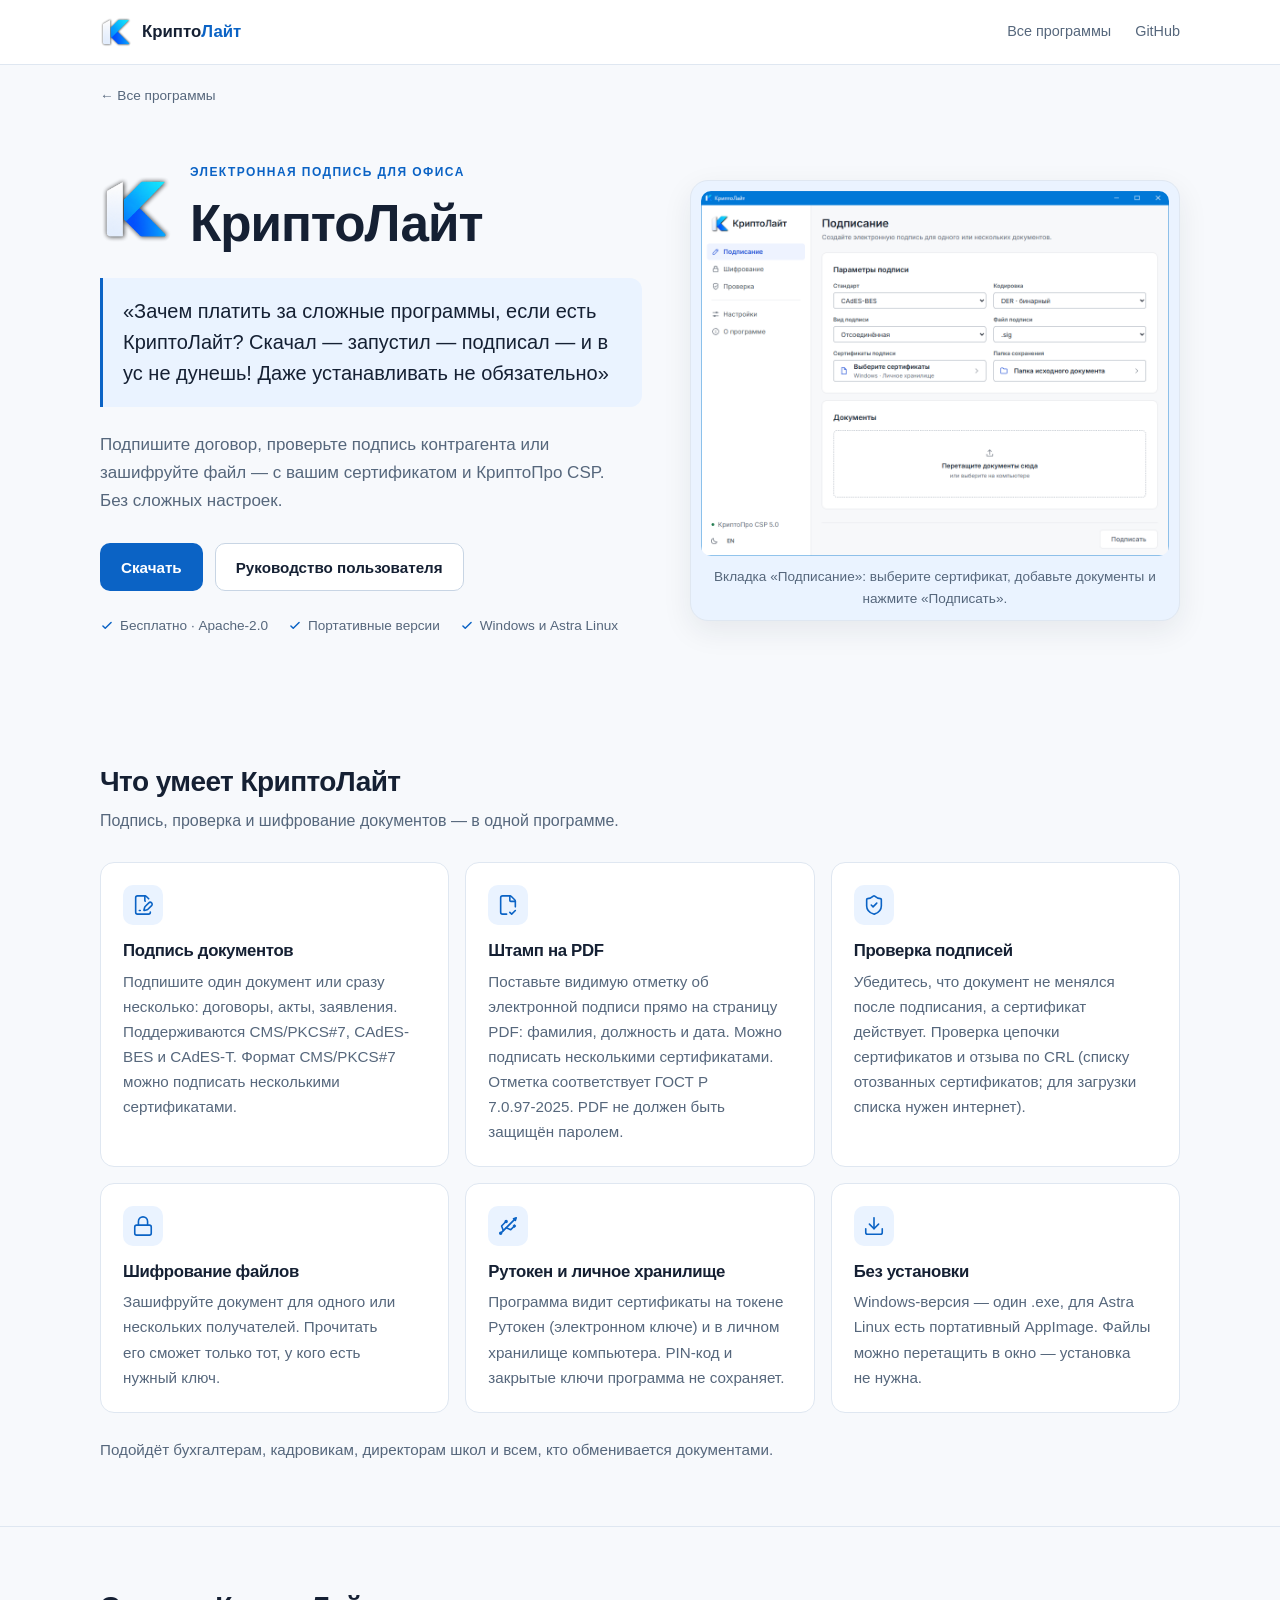
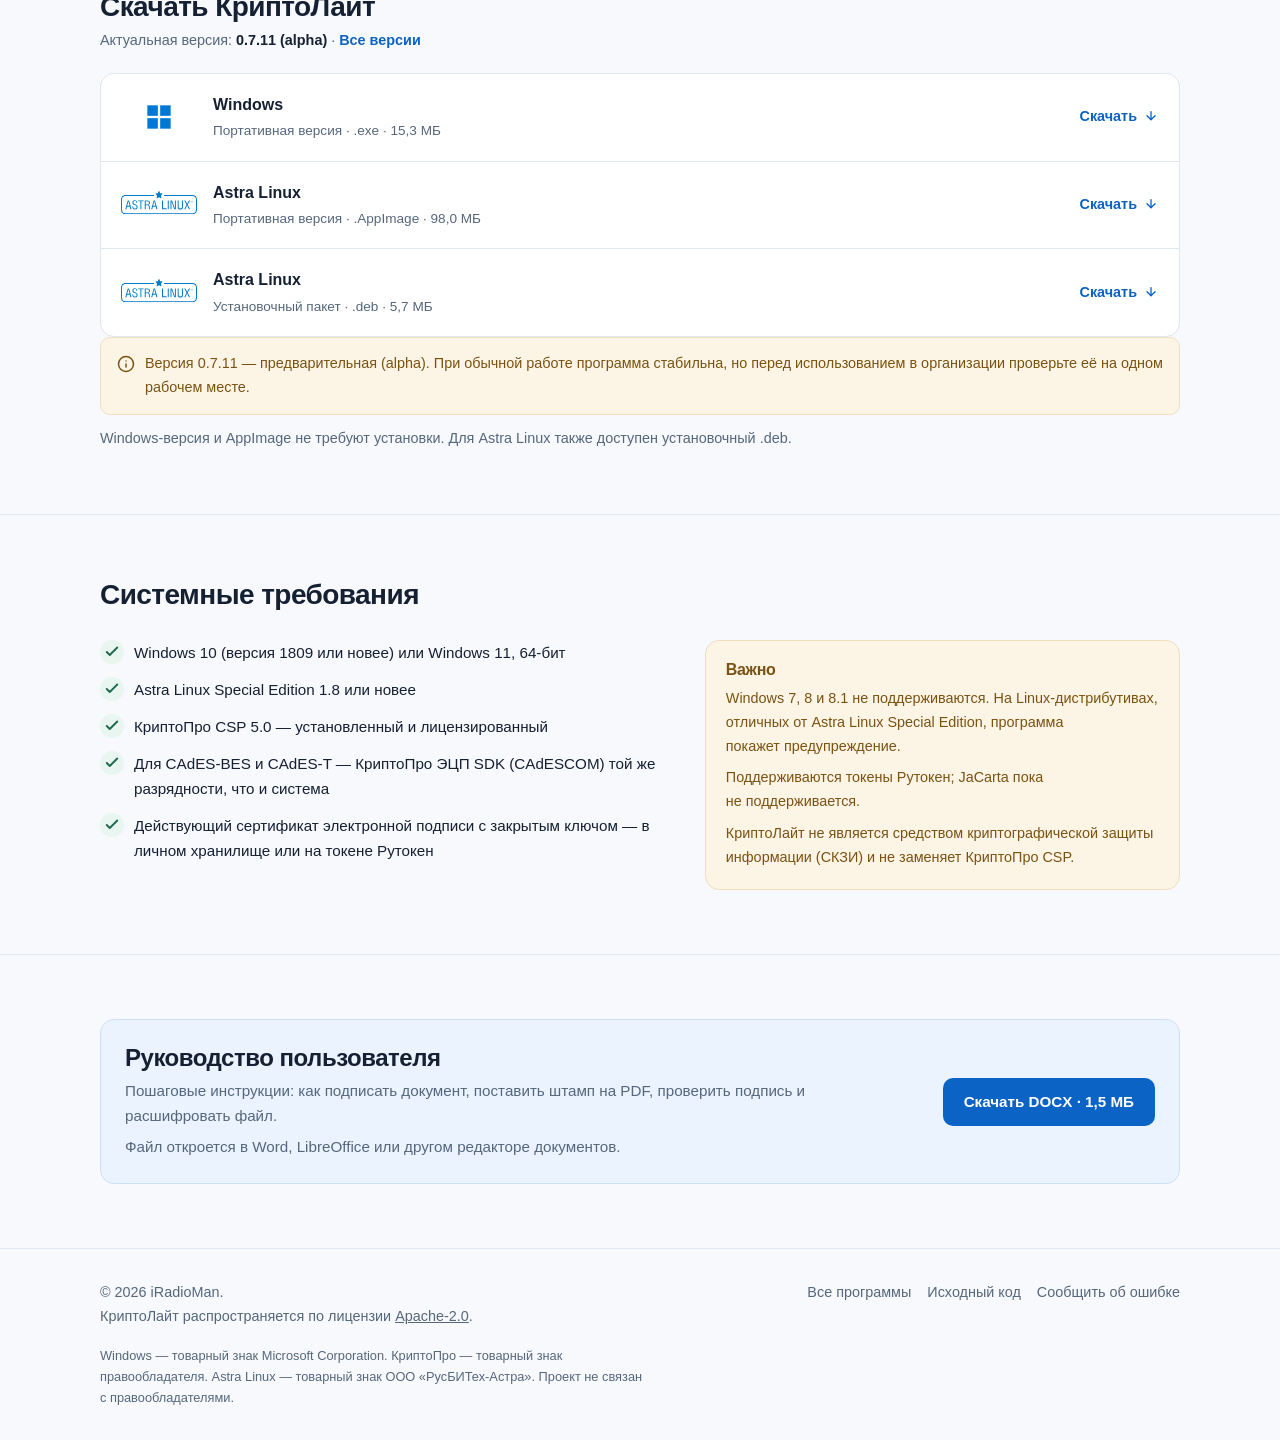
==== cryptolite/index.html @ cd935cb9 "Add iRadioMan site and CryptoLite page Static GitHub Pages site with CryptoLite landing page" ====
<!doctype html>
<html lang="ru">
<head>
  <meta charset="utf-8">
  <meta name="viewport" content="width=device-width, initial-scale=1">
  <meta name="color-scheme" content="light">
  <meta name="theme-color" content="#F7F9FC">
  <title>КриптоЛайт — электронная подпись для Windows и Astra Linux</title>
  <meta name="description" content="КриптоЛайт — бесплатная программа для подписания, проверки и шифрования документов с КриптоПро CSP 5.0. Скачать для Windows и Astra Linux, руководство пользователя и системные требования.">
  <link rel="canonical" href="https://iradioman.github.io/cryptolite/">
  <link rel="icon" href="../assets/img/favicon.png" sizes="32x32" type="image/png">
  <meta property="og:type" content="website">
  <meta property="og:site_name" content="iRadioMan">
  <meta property="og:title" content="КриптоЛайт — электронная подпись для Windows и Astra Linux">
  <meta property="og:description" content="КриптоЛайт — бесплатная программа для подписания, проверки и шифрования документов с КриптоПро CSP 5.0. Скачать для Windows и Astra Linux, руководство пользователя и системные требования.">
  <meta property="og:url" content="https://iradioman.github.io/cryptolite/">
  <meta property="og:image" content="https://iradioman.github.io/assets/img/cryptolite-screenshot.png">
  <meta property="og:locale" content="ru_RU">
  <link rel="stylesheet" href="../assets/css/site.css">
</head>
<body>
  <a class="skip-link" href="#main">Перейти к содержимому</a>

  <header class="site-header">
    <div class="container header-inner">
      <a class="brand" href="../">
        <img class="brand-logo" src="../assets/img/cryptolite-logo.png" alt="" width="32" height="32">
        <span class="brand-name">Крипто<span class="brand-accent">Лайт</span></span>
      </a>
      <nav class="site-nav" aria-label="Основная навигация">
        <a href="../">Все программы</a>
        <a href="https://github.com/iRadioMan" target="_blank" rel="noopener noreferrer">GitHub</a>
      </nav>
    </div>
  </header>

  <main id="main">
    <div class="container">
      <nav class="breadcrumb" aria-label="Хлебные крошки"><a href="../">← Все программы</a></nav>
    </div>

    <section class="hero">
      <div class="container">
        <div class="hero-grid">
          <div>
            <div class="product-lockup">
              <img src="../assets/img/cryptolite-logo.png" alt="" width="72" height="72">
              <div>
                <p class="eyebrow">Электронная подпись для офиса</p>
                <h1>КриптоЛайт</h1>
              </div>
            </div>
            <blockquote class="slogan">«Зачем платить за сложные программы, если есть КриптоЛайт? Скачал — запустил — подписал — и в ус не дунешь! Даже устанавливать не обязательно»</blockquote>
            <p class="lead">Подпишите договор, проверьте подпись контрагента или зашифруйте файл — с вашим сертификатом и КриптоПро CSP. Без сложных настроек.</p>
            <div class="hero-actions">
              <a class="btn btn-primary" href="#download">Скачать</a>
              <a class="btn btn-secondary" href="../assets/docs/cryptolite-user-guide.docx" download="КриптоЛайт_руководство_пользователя.docx" type="application/vnd.openxmlformats-officedocument.wordprocessingml.document">Руководство пользователя</a>
            </div>
            <ul class="trust-list">
              <li><svg viewBox="0 0 24 24" width="14" height="14" fill="none" stroke="currentColor" stroke-width="2.5" stroke-linecap="round" stroke-linejoin="round" aria-hidden="true"><path d="m5 12 4 4L19 6"/></svg>Бесплатно · Apache-2.0</li>
              <li><svg viewBox="0 0 24 24" width="14" height="14" fill="none" stroke="currentColor" stroke-width="2.5" stroke-linecap="round" stroke-linejoin="round" aria-hidden="true"><path d="m5 12 4 4L19 6"/></svg>Портативные версии</li>
              <li><svg viewBox="0 0 24 24" width="14" height="14" fill="none" stroke="currentColor" stroke-width="2.5" stroke-linecap="round" stroke-linejoin="round" aria-hidden="true"><path d="m5 12 4 4L19 6"/></svg>Windows и Astra Linux</li>
            </ul>
          </div>
          <figure class="shot">
            <img src="../assets/img/cryptolite-screenshot.png" width="1026" height="800" alt="Окно программы КриптоЛайт на вкладке «Подписание»: параметры подписи, выбор сертификата и список документов." fetchpriority="high" decoding="async">
            <figcaption>Вкладка «Подписание»: выберите сертификат, добавьте документы и нажмите «Подписать».</figcaption>
          </figure>
        </div>
      </div>
    </section>

    <section class="section" id="features">
      <div class="container">
        <div class="section-head">
          <h2>Что умеет КриптоЛайт</h2>
          <p>Подпись, проверка и шифрование документов — в одной программе.</p>
        </div>
        <!-- Иконки: Lucide, ISC -->
        <div class="features-grid">
          <article class="feature">
            <div class="feature-icon">
              <svg width="22" height="22" viewBox="0 0 24 24" fill="none" stroke="currentColor" stroke-width="1.75" stroke-linecap="round" stroke-linejoin="round" aria-hidden="true">
                <path d="M14.364 13.634a2 2 0 0 0-.506.854l-.837 2.87a.5.5 0 0 0 .62.62l2.87-.837a2 2 0 0 0 .854-.506l4.013-4.009a1 1 0 0 0-3.004-3.004z"/>
                <path d="M14.487 7.858A1 1 0 0 1 14 7V2"/>
                <path d="M20 19.645V20a2 2 0 0 1-2 2H6a2 2 0 0 1-2-2V4a2 2 0 0 1 2-2h8a2.4 2.4 0 0 1 1.704.706l2.516 2.516"/>
                <path d="M8 18h1"/>
              </svg>
            </div>
            <h3>Подпись документов</h3>
            <p>Подпишите один документ или сразу несколько: договоры, акты, заявления. Поддерживаются CMS/PKCS#7, CAdES-BES и CAdES-T. Формат CMS/PKCS#7 можно подписать несколькими сертификатами.</p>
          </article>

          <article class="feature">
            <div class="feature-icon">
              <svg width="22" height="22" viewBox="0 0 24 24" fill="none" stroke="currentColor" stroke-width="1.75" stroke-linecap="round" stroke-linejoin="round" aria-hidden="true">
                <path d="M10.5 22H6a2 2 0 0 1-2-2V4a2 2 0 0 1 2-2h8a2.4 2.4 0 0 1 1.706.706l3.588 3.588A2.4 2.4 0 0 1 20 8v6"/>
                <path d="M14 2v5a1 1 0 0 0 1 1h5"/>
                <path d="m14 20 2 2 4-4"/>
              </svg>
            </div>
            <h3>Штамп на PDF</h3>
            <p>Поставьте видимую отметку об электронной подписи прямо на страницу PDF: фамилия, должность и дата. Можно подписать несколькими сертификатами. Отметка соответствует ГОСТ Р 7.0.97-2025. PDF не должен быть защищён паролем.</p>
          </article>

          <article class="feature">
            <div class="feature-icon">
              <svg width="22" height="22" viewBox="0 0 24 24" fill="none" stroke="currentColor" stroke-width="1.75" stroke-linecap="round" stroke-linejoin="round" aria-hidden="true">
                <path d="M20 13c0 5-3.5 7.5-7.66 8.95a1 1 0 0 1-.67-.01C7.5 20.5 4 18 4 13V6a1 1 0 0 1 1-1c2 0 4.5-1.2 6.24-2.72a1.17 1.17 0 0 1 1.52 0C14.51 3.81 17 5 19 5a1 1 0 0 1 1 1z"/>
                <path d="m9 12 2 2 4-4"/>
              </svg>
            </div>
            <h3>Проверка подписей</h3>
            <p>Убедитесь, что документ не менялся после подписания, а сертификат действует. Проверка цепочки сертификатов и отзыва по CRL (списку отозванных сертификатов; для загрузки списка нужен интернет).</p>
          </article>

          <article class="feature">
            <div class="feature-icon">
              <svg width="22" height="22" viewBox="0 0 24 24" fill="none" stroke="currentColor" stroke-width="1.75" stroke-linecap="round" stroke-linejoin="round" aria-hidden="true">
                <rect width="18" height="11" x="3" y="11" rx="2" ry="2"/>
                <path d="M7 11V7a5 5 0 0 1 10 0v4"/>
              </svg>
            </div>
            <h3>Шифрование файлов</h3>
            <p>Зашифруйте документ для одного или нескольких получателей. Прочитать его сможет только тот, у кого есть нужный ключ.</p>
          </article>

          <article class="feature">
            <div class="feature-icon">
              <svg width="22" height="22" viewBox="0 0 24 24" fill="none" stroke="currentColor" stroke-width="1.75" stroke-linecap="round" stroke-linejoin="round" aria-hidden="true">
                <circle cx="10" cy="7" r="1"/>
                <circle cx="4" cy="20" r="1"/>
                <path d="M4.7 19.3 19 5"/>
                <path d="m21 3-3 1 2 2Z"/>
                <path d="M9.26 7.68 5 12l2 5"/>
                <path d="m10 14 5 2 3.5-3.5"/>
                <path d="m18 12 1-1 1 1-1 1Z"/>
              </svg>
            </div>
            <h3>Рутокен и личное хранилище</h3>
            <p>Программа видит сертификаты на токене Рутокен (электронном ключе) и в личном хранилище компьютера. PIN-код и закрытые ключи программа не сохраняет.</p>
          </article>

          <article class="feature">
            <div class="feature-icon">
              <svg width="22" height="22" viewBox="0 0 24 24" fill="none" stroke="currentColor" stroke-width="1.75" stroke-linecap="round" stroke-linejoin="round" aria-hidden="true">
                <path d="M12 15V3"/>
                <path d="M21 15v4a2 2 0 0 1-2 2H5a2 2 0 0 1-2-2v-4"/>
                <path d="m7 10 5 5 5-5"/>
              </svg>
            </div>
            <h3>Без установки</h3>
            <p>Windows-версия — один .exe, для Astra Linux есть портативный AppImage. Файлы можно перетащить в окно — установка не нужна.</p>
          </article>
        </div>
        <p class="audience">Подойдёт бухгалтерам, кадровикам, директорам школ и всем, кто обменивается документами.</p>
      </div>
    </section>

    <section class="section" id="download">
      <div class="container">
        <div class="download-head">
          <div>
            <h2>Скачать КриптоЛайт</h2>
            <p class="version">Актуальная версия: <strong data-release-version>0.7.11 (alpha)</strong> · <a href="https://github.com/iRadioMan/CryptoLite/releases" target="_blank" rel="noopener noreferrer">Все версии</a></p>
          </div>
        </div>
        <div class="download-list">
          <a class="download-row" href="https://github.com/iRadioMan/CryptoLite/releases/download/0.7.11-alpha/cryptolite_0.7.11_amd64.exe" data-download="exe">
            <span class="os-logo">
              <svg viewBox="0 0 24 24" width="28" height="28" aria-hidden="true">
                <rect x="2" y="2" width="9" height="9" fill="#0078D4"/>
                <rect x="13" y="2" width="9" height="9" fill="#0078D4"/>
                <rect x="2" y="13" width="9" height="9" fill="#0078D4"/>
                <rect x="13" y="13" width="9" height="9" fill="#0078D4"/>
              </svg>
            </span>
            <span class="download-copy">
              <span class="download-title">Windows</span>
              <span class="download-meta">Портативная версия · .exe · <span data-size="exe">15,3 МБ</span></span>
            </span>
            <span class="download-action">Скачать
              <svg viewBox="0 0 24 24" width="16" height="16" fill="none" stroke="currentColor" stroke-width="2" stroke-linecap="round" stroke-linejoin="round" aria-hidden="true"><path d="M12 4v12"/><path d="m6 10 6 6 6-6"/></svg>
            </span>
          </a>

          <a class="download-row" href="https://github.com/iRadioMan/CryptoLite/releases/download/0.7.11-alpha/cryptolite_0.7.11_amd64.AppImage" data-download="appimage">
            <span class="os-logo">
              <img src="../assets/img/astra-linux.svg" width="132" height="48" alt="" aria-hidden="true">
            </span>
            <span class="download-copy">
              <span class="download-title">Astra Linux</span>
              <span class="download-meta">Портативная версия · .AppImage · <span data-size="appimage">98,0 МБ</span></span>
            </span>
            <span class="download-action">Скачать
              <svg viewBox="0 0 24 24" width="16" height="16" fill="none" stroke="currentColor" stroke-width="2" stroke-linecap="round" stroke-linejoin="round" aria-hidden="true"><path d="M12 4v12"/><path d="m6 10 6 6 6-6"/></svg>
            </span>
          </a>

          <a class="download-row" href="https://github.com/iRadioMan/CryptoLite/releases/download/0.7.11-alpha/cryptolite_0.7.11_amd64.deb" data-download="deb">
            <span class="os-logo">
              <img src="../assets/img/astra-linux.svg" width="132" height="48" alt="" aria-hidden="true">
            </span>
            <span class="download-copy">
              <span class="download-title">Astra Linux</span>
              <span class="download-meta">Установочный пакет · .deb · <span data-size="deb">5,7 МБ</span></span>
            </span>
            <span class="download-action">Скачать
              <svg viewBox="0 0 24 24" width="16" height="16" fill="none" stroke="currentColor" stroke-width="2" stroke-linecap="round" stroke-linejoin="round" aria-hidden="true"><path d="M12 4v12"/><path d="m6 10 6 6 6-6"/></svg>
            </span>
          </a>
        </div>
        <p class="note">
          <svg viewBox="0 0 24 24" width="18" height="18" fill="none" stroke="currentColor" stroke-width="2" stroke-linecap="round" stroke-linejoin="round" aria-hidden="true"><circle cx="12" cy="12" r="10"/><path d="M12 16v-4"/><path d="M12 8h.01"/></svg>
          <span>Версия 0.7.11 — предварительная (alpha). При обычной работе программа стабильна, но перед использованием в организации проверьте её на одном рабочем месте.</span>
        </p>
        <p class="download-help">Windows-версия и AppImage не требуют установки. Для Astra Linux также доступен установочный .deb.</p>
      </div>
    </section>

    <section class="section" id="requirements">
      <div class="container">
        <div class="section-head">
          <h2>Системные требования</h2>
        </div>
        <div class="requirements-grid">
          <ul class="req-list">
            <li>
              <svg viewBox="0 0 24 24" width="14" height="14" fill="none" stroke="currentColor" stroke-width="2.5" stroke-linecap="round" stroke-linejoin="round" aria-hidden="true"><path d="m5 12 4 4L19 6"/></svg>
              <span>Windows 10 (версия 1809 или новее) или Windows 11, 64-бит</span>
            </li>
            <li>
              <svg viewBox="0 0 24 24" width="14" height="14" fill="none" stroke="currentColor" stroke-width="2.5" stroke-linecap="round" stroke-linejoin="round" aria-hidden="true"><path d="m5 12 4 4L19 6"/></svg>
              <span>Astra Linux Special Edition 1.8 или новее</span>
            </li>
            <li>
              <svg viewBox="0 0 24 24" width="14" height="14" fill="none" stroke="currentColor" stroke-width="2.5" stroke-linecap="round" stroke-linejoin="round" aria-hidden="true"><path d="m5 12 4 4L19 6"/></svg>
              <span>КриптоПро CSP 5.0 — установленный и лицензированный</span>
            </li>
            <li>
              <svg viewBox="0 0 24 24" width="14" height="14" fill="none" stroke="currentColor" stroke-width="2.5" stroke-linecap="round" stroke-linejoin="round" aria-hidden="true"><path d="m5 12 4 4L19 6"/></svg>
              <span>Для CAdES-BES и CAdES-T — КриптоПро ЭЦП SDK (CAdESCOM) той же разрядности, что и система</span>
            </li>
            <li>
              <svg viewBox="0 0 24 24" width="14" height="14" fill="none" stroke="currentColor" stroke-width="2.5" stroke-linecap="round" stroke-linejoin="round" aria-hidden="true"><path d="m5 12 4 4L19 6"/></svg>
              <span>Действующий сертификат электронной подписи с закрытым ключом — в личном хранилище или на токене Рутокен</span>
            </li>
          </ul>
          <aside class="note-card">
            <h3>Важно</h3>
            <p>Windows 7, 8 и 8.1 не поддерживаются. На Linux-дистрибутивах, отличных от Astra Linux Special Edition, программа покажет предупреждение.</p>
            <p>Поддерживаются токены Рутокен; JaCarta пока не поддерживается.</p>
            <p>КриптоЛайт не является средством криптографической защиты информации (СКЗИ) и не заменяет КриптоПро CSP.</p>
          </aside>
        </div>
      </div>
    </section>

    <section class="section" id="guide">
      <div class="container">
        <div class="guide-card">
          <div>
            <h2>Руководство пользователя</h2>
            <p>Пошаговые инструкции: как подписать документ, поставить штамп на PDF, проверить подпись и расшифровать файл.</p>
            <p>Файл откроется в Word, LibreOffice или другом редакторе документов.</p>
          </div>
          <a class="btn btn-primary" href="../assets/docs/cryptolite-user-guide.docx" download="КриптоЛайт_руководство_пользователя.docx" type="application/vnd.openxmlformats-officedocument.wordprocessingml.document">Скачать DOCX · 1,5 МБ</a>
        </div>
      </div>
    </section>
  </main>

  <footer class="site-footer">
    <div class="container">
      <div class="footer-inner">
        <div>
          <p class="footer-copy">© 2026 iRadioMan.</p>
          <p class="footer-copy">КриптоЛайт распространяется по лицензии <a href="https://github.com/iRadioMan/CryptoLite/blob/main/LICENSE" target="_blank" rel="noopener noreferrer">Apache-2.0</a>.</p>
        </div>
        <ul class="footer-links">
          <li><a href="../">Все программы</a></li>
          <li><a href="https://github.com/iRadioMan/CryptoLite" target="_blank" rel="noopener noreferrer">Исходный код</a></li>
          <li><a href="https://github.com/iRadioMan/CryptoLite/issues" target="_blank" rel="noopener noreferrer">Сообщить об ошибке</a></li>
        </ul>
      </div>
      <p class="footer-legal">Windows — товарный знак Microsoft Corporation. КриптоПро — товарный знак правообладателя. Astra Linux — товарный знак ООО «РусБИТех-Астра». Проект не связан с правообладателями.</p>
    </div>
  </footer>

  <script src="../assets/js/release.js" defer></script>
</body>
</html>
---- assets/css/site.css ----
:root {
  --bg: #F7F9FC;
  --surface: #FFFFFF;
  --surface-soft: #F1F5FA;
  --surface-blue: #EAF3FF;
  --ink: #152033;
  --muted: #56677C;
  --border: #DFE7F1;
  --border-strong: #C8D5E4;
  --accent: #0B63C5;
  --accent-hover: #084E9E;
  --success: #1E6B4E;
  --success-soft: #E9F6F0;
  --warning: #7A5312;
  --warning-soft: #FCF4E4;
  --warning-border: #EFDFC0;
  --radius: 14px;
  --shadow: 0 10px 30px rgba(21, 32, 51, .08);
  --container: 1080px;
}

*,
*::before,
*::after {
  box-sizing: border-box;
}

html {
  scroll-behavior: smooth;
}

body {
  margin: 0;
  background: var(--bg);
  color: var(--ink);
  font-family: "Segoe UI", -apple-system, BlinkMacSystemFont, "Helvetica Neue", Arial, sans-serif;
  font-size: 16px;
  line-height: 1.65;
  -webkit-font-smoothing: antialiased;
}

img {
  display: block;
  max-width: 100%;
  height: auto;
}

a {
  color: inherit;
}

ul {
  margin: 0;
  padding: 0;
  list-style: none;
}

figure,
blockquote {
  margin: 0;
}

h1,
h2,
h3 {
  margin: 0;
  line-height: 1.15;
  letter-spacing: -0.02em;
  text-wrap: balance;
}

p {
  margin: 0;
  text-wrap: pretty;
}

:focus-visible {
  outline: 3px solid rgba(11, 99, 197, .35);
  outline-offset: 2px;
}

section[id] {
  scroll-margin-top: 80px;
}

.container {
  width: min(100% - 40px, var(--container));
  margin-inline: auto;
}

/* Skip link */

.skip-link {
  position: absolute;
  left: -9999px;
  top: 0;
  z-index: 100;
  padding: 10px 14px;
  background: #fff;
  border: 1px solid var(--border);
  border-radius: 8px;
  font-size: 0.9rem;
  font-weight: 600;
  text-decoration: none;
}

.skip-link:focus {
  left: 16px;
  top: 16px;
}

/* Header */

.site-header {
  position: sticky;
  top: 0;
  z-index: 10;
  background: #fff;
  border-bottom: 1px solid var(--border);
}

.header-inner {
  display: flex;
  align-items: center;
  justify-content: space-between;
  gap: 16px;
  height: 64px;
}

.brand {
  display: inline-flex;
  align-items: center;
  gap: 10px;
  font-weight: 700;
  text-decoration: none;
}

.brand-mark {
  display: inline-flex;
  align-items: center;
  justify-content: center;
  flex: none;
  width: 32px;
  height: 32px;
  border-radius: 8px;
  background: var(--surface-blue);
  color: var(--accent);
  font-size: 13px;
  font-weight: 700;
  letter-spacing: 0;
}

.brand-logo {
  flex: none;
  width: 32px;
  height: 32px;
  border-radius: 8px;
}

.brand-name {
  font-size: 1.05rem;
  font-weight: 700;
}

.brand-accent {
  color: var(--accent);
}

.site-nav {
  display: flex;
  align-items: center;
  gap: 24px;
  font-size: 0.9rem;
  color: var(--muted);
}

.site-nav a,
.footer-links a,
.breadcrumb a {
  text-decoration: none;
}

.site-nav a:hover {
  color: var(--ink);
}

.footer-links a,
.breadcrumb a {
  color: var(--muted);
}

.footer-links a:hover,
.breadcrumb a:hover {
  color: var(--ink);
}

/* Buttons */

.btn {
  display: inline-flex;
  align-items: center;
  justify-content: center;
  gap: 8px;
  min-height: 48px;
  padding: 0 20px;
  border: 1px solid transparent;
  border-radius: 10px;
  font-size: 0.95rem;
  font-weight: 600;
  text-decoration: none;
  transition: background-color .15s, border-color .15s, color .15s;
}

.btn-primary {
  background: var(--accent);
  color: #fff;
}

.btn-primary:hover {
  background: var(--accent-hover);
}

.btn-secondary {
  background: #fff;
  border-color: var(--border-strong);
  color: var(--ink);
}

.btn-secondary:hover {
  background: var(--surface-blue);
}

/* Typography helpers */

.eyebrow {
  margin-bottom: 12px;
  font-size: 0.75rem;
  font-weight: 600;
  letter-spacing: .12em;
  text-transform: uppercase;
  color: var(--accent);
}

.lead {
  font-size: 1.0625rem;
  color: var(--muted);
  max-width: 56ch;
}

.muted {
  color: var(--muted);
}

.section {
  padding: 64px 0;
}

.section + .section {
  border-top: 1px solid var(--border);
}

.section-head {
  max-width: 720px;
  margin-bottom: 28px;
}

.section h2,
.about-card h2 {
  font-size: clamp(1.5rem, 2.5vw, 1.75rem);
  font-weight: 700;
}

.section-head p {
  margin-top: 10px;
  max-width: 60ch;
  color: var(--muted);
}

.badge {
  padding: 2px 8px;
  border-radius: 6px;
  background: var(--success-soft);
  color: var(--success);
  font-size: 0.75rem;
  font-weight: 600;
  white-space: nowrap;
}

.tag-list {
  display: flex;
  flex-wrap: wrap;
  gap: 6px;
  margin-top: 12px;
}

.tag-list li {
  padding: 2px 8px;
  border: 1px solid var(--border);
  border-radius: 6px;
  background: var(--surface-soft);
  color: var(--muted);
  font-size: 0.75rem;
}

/* Hero */

.hero--home {
  padding: 80px 0 72px;
}

.hero--home h1 {
  font-size: clamp(2.75rem, 6vw, 4rem);
}

.hero--home .lead {
  max-width: 56ch;
  margin-top: 14px;
  font-size: 1.125rem;
}

.hero .lead {
  margin-top: 14px;
}

.hero-grid {
  display: grid;
  grid-template-columns: minmax(0, 1.05fr) minmax(0, .95fr);
  gap: 48px;
  align-items: center;
  padding: 56px 0 64px;
}

.product-lockup {
  display: flex;
  align-items: center;
  gap: 18px;
}

.product-lockup img {
  flex: none;
  width: 72px;
  height: 72px;
  border-radius: 16px;
}

.product-lockup h1 {
  font-size: clamp(2.4rem, 4vw, 3.25rem);
}

.slogan {
  margin: 24px 0;
  padding: 18px 20px;
  border-left: 3px solid var(--accent);
  border-radius: 0 12px 12px 0;
  background: var(--surface-blue);
  color: var(--ink);
  font-size: clamp(1.1rem, 1.8vw, 1.25rem);
  line-height: 1.55;
}

.hero-actions {
  display: flex;
  flex-wrap: wrap;
  gap: 12px;
  margin-top: 28px;
}

.trust-list {
  display: flex;
  flex-wrap: wrap;
  gap: 8px 20px;
  margin-top: 24px;
}

.trust-list li {
  display: flex;
  align-items: center;
  gap: 6px;
  font-size: 0.85rem;
  color: var(--muted);
}

.trust-list svg {
  flex: none;
  color: var(--accent);
}

.shot {
  padding: 10px;
  border: 1px solid var(--border);
  border-radius: 18px;
  background: var(--surface-blue);
  box-shadow: var(--shadow);
}

.shot img {
  width: 100%;
  border-radius: 10px;
}

.shot figcaption {
  margin-top: 10px;
  font-size: 0.85rem;
  color: var(--muted);
  text-align: center;
}

.breadcrumb {
  margin-top: 20px;
  font-size: 0.85rem;
}

/* Features */

.features-grid {
  display: grid;
  grid-template-columns: repeat(3, minmax(0, 1fr));
  gap: 16px;
}

.feature {
  padding: 22px;
  border: 1px solid var(--border);
  border-radius: 14px;
  background: #fff;
}

.feature-icon {
  display: flex;
  align-items: center;
  justify-content: center;
  width: 40px;
  height: 40px;
  border-radius: 10px;
  background: var(--surface-blue);
  color: var(--accent);
}

.feature h3 {
  margin-top: 16px;
  font-size: 1.05rem;
  font-weight: 700;
}

.feature p {
  margin-top: 8px;
  font-size: 0.95rem;
  color: var(--muted);
}

.audience {
  margin-top: 24px;
  font-size: 0.95rem;
  color: var(--muted);
}

/* Download */

.download-head {
  display: flex;
  flex-wrap: wrap;
  align-items: end;
  justify-content: space-between;
  gap: 16px;
  margin-bottom: 20px;
}

.version {
  margin-top: 6px;
  font-size: 0.9rem;
  color: var(--muted);
}

.version strong {
  color: var(--ink);
  font-weight: 600;
}

.version a {
  color: var(--accent);
  font-weight: 600;
  text-decoration: none;
}

.version a:hover {
  text-decoration: underline;
}

.download-list {
  overflow: hidden;
  border: 1px solid var(--border);
  border-radius: 14px;
  background: #fff;
}

.download-row {
  display: flex;
  align-items: center;
  gap: 16px;
  padding: 18px 20px;
  border-bottom: 1px solid var(--border);
  text-decoration: none;
  transition: background-color .15s;
}

.download-row:last-child {
  border-bottom: 0;
}

.download-row:hover {
  background: var(--surface-blue);
}

.os-logo {
  display: flex;
  align-items: center;
  justify-content: center;
  flex: 0 0 76px;
  height: 40px;
}

.os-logo img {
  width: 76px;
  height: auto;
}

.download-copy {
  flex: 1;
  min-width: 0;
}

.download-title {
  display: block;
  font-size: 1rem;
  font-weight: 600;
}

.download-meta {
  display: block;
  margin-top: 2px;
  font-size: 0.85rem;
  color: var(--muted);
}

.download-action {
  display: flex;
  align-items: center;
  gap: 6px;
  color: var(--accent);
  font-size: 0.9rem;
  font-weight: 600;
  white-space: nowrap;
}

.note {
  display: flex;
  gap: 10px;
  padding: 14px 16px;
  border: 1px solid var(--warning-border);
  border-radius: 10px;
  background: var(--warning-soft);
  color: var(--warning);
  font-size: 0.9rem;
}

.note svg {
  flex: none;
  margin-top: 3px;
}

.download-help {
  margin-top: 12px;
  font-size: 0.9rem;
  color: var(--muted);
}

/* Requirements */

.requirements-grid {
  display: grid;
  grid-template-columns: 1.1fr .9fr;
  gap: 24px;
  align-items: start;
}

.req-list {
  display: grid;
  gap: 12px;
}

.req-list li {
  display: flex;
  align-items: flex-start;
  gap: 10px;
  font-size: 0.95rem;
}

.req-list svg {
  flex: none;
  width: 18px;
  height: 18px;
  padding: 3px;
  border-radius: 50%;
  background: var(--success-soft);
  color: var(--success);
  box-sizing: content-box;
}

.note-card {
  padding: 20px;
  border: 1px solid var(--warning-border);
  border-radius: 14px;
  background: var(--warning-soft);
}

.note-card h3 {
  font-size: 1rem;
  font-weight: 700;
  color: var(--warning);
}

.note-card p {
  margin-top: 8px;
  font-size: 0.9rem;
  color: var(--warning);
}

/* Guide */

.guide-card {
  display: flex;
  align-items: center;
  justify-content: space-between;
  gap: 24px;
  padding: 24px;
  border: 1px solid #CFE1F8;
  border-radius: 14px;
  background: var(--surface-blue);
}

.guide-card h2 {
  font-size: 1.5rem;
  font-weight: 700;
}

.guide-card p {
  margin-top: 6px;
  font-size: 0.95rem;
  color: var(--muted);
}

.guide-card .btn {
  flex: none;
}

/* Program list */

.program-list {
  display: grid;
  gap: 16px;
}

.program-card {
  display: flex;
  align-items: center;
  gap: 20px;
  padding: 24px;
  border: 1px solid var(--border);
  border-radius: 14px;
  background: #fff;
  text-decoration: none;
  transition: border-color .15s, box-shadow .15s;
}

.program-card:hover {
  border-color: var(--accent);
  box-shadow: var(--shadow);
}

.program-card > img {
  flex: none;
  width: 64px;
  height: 64px;
  border-radius: 14px;
}

.program-body {
  flex: 1;
  min-width: 0;
}

.program-title-row {
  display: flex;
  flex-wrap: wrap;
  align-items: center;
  gap: 10px;
}

.program-title-row h3 {
  font-size: 1.15rem;
  font-weight: 700;
}

.program-body p {
  margin-top: 8px;
  font-size: 0.95rem;
  color: var(--muted);
}

.program-link {
  display: inline-flex;
  align-items: center;
  gap: 6px;
  margin-top: 12px;
  color: var(--accent);
  font-size: 0.9rem;
  font-weight: 600;
}

.program-arrow {
  transition: transform .15s;
}

.program-card:hover .program-arrow {
  transform: translateX(3px);
}

.about-card {
  display: flex;
  align-items: center;
  justify-content: space-between;
  gap: 24px;
  padding: 28px;
  border: 1px solid var(--border);
  border-radius: 14px;
  background: #fff;
}

.about-card p {
  margin-top: 10px;
  max-width: 60ch;
  color: var(--muted);
}

.about-card .btn {
  flex: none;
}

/* Footer */

.site-footer {
  padding: 32px 0;
  border-top: 1px solid var(--border);
}

.footer-inner {
  display: flex;
  justify-content: space-between;
  gap: 24px;
}

.footer-copy {
  font-size: 0.9rem;
  color: var(--muted);
}

.footer-links {
  display: flex;
  gap: 16px;
  font-size: 0.9rem;
}

.footer-legal {
  margin-top: 16px;
  max-width: 80ch;
  font-size: 0.8rem;
  color: var(--muted);
}

/* Responsive */

@media (max-width: 900px) {
  .hero-grid {
    grid-template-columns: 1fr;
    padding: 40px 0 48px;
  }

  .features-grid {
    grid-template-columns: repeat(2, minmax(0, 1fr));
  }

  .requirements-grid {
    grid-template-columns: 1fr;
  }
}

@media (max-width: 700px) {
  .about-card,
  .guide-card {
    flex-direction: column;
    align-items: flex-start;
  }
}

@media (max-width: 640px) {
  .section {
    padding: 48px 0;
  }

  .hero--home {
    padding: 56px 0 48px;
  }

  .features-grid {
    grid-template-columns: 1fr;
  }

  .site-nav {
    gap: 16px;
  }

  .hero-actions .btn {
    width: 100%;
  }

  .program-card {
    align-items: flex-start;
  }

  .program-card > img {
    width: 48px;
    height: 48px;
    border-radius: 12px;
  }

  .footer-inner {
    flex-direction: column;
    gap: 12px;
  }
}

@media (max-width: 560px) {
  .download-row {
    flex-wrap: wrap;
  }

  .download-copy {
    flex-basis: calc(100% - 72px);
  }

  .download-action {
    width: 100%;
    justify-content: flex-end;
  }

  .os-logo {
    flex-basis: 56px;
  }

  .os-logo img {
    width: 56px;
  }
}

@media (max-width: 520px) {
  .brand {
    gap: 8px;
  }

  .brand-name {
    font-size: .95rem;
  }

  .site-nav {
    gap: 12px;
    font-size: .85rem;
  }

  .product-lockup h1 {
    font-size: 2rem;
  }
}

@media (max-width: 480px) {
  .btn {
    width: 100%;
  }

  .hero--home h1 {
    font-size: 2.1rem;
  }
}

@media (prefers-reduced-motion: reduce) {
  html {
    scroll-behavior: auto;
  }

  *,
  *::before,
  *::after {
    transition: none !important;
    animation: none !important;
  }
}
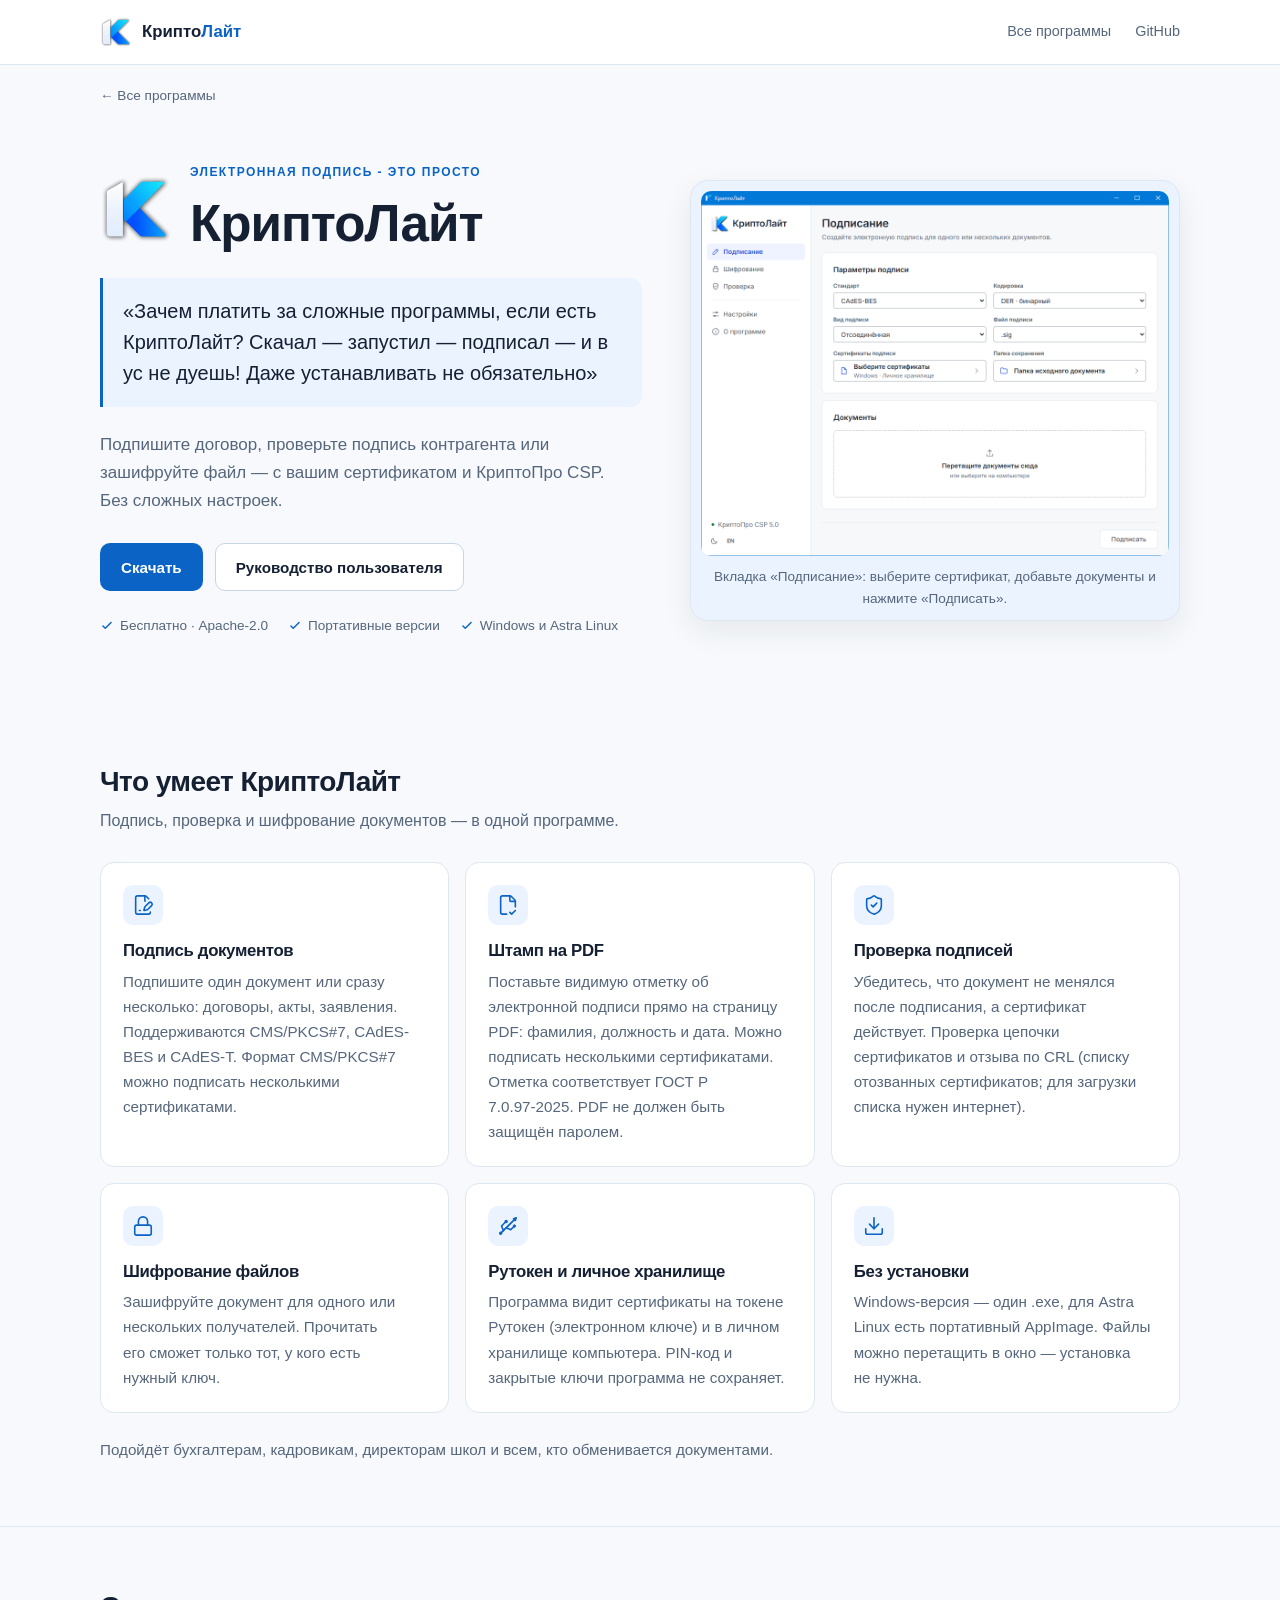
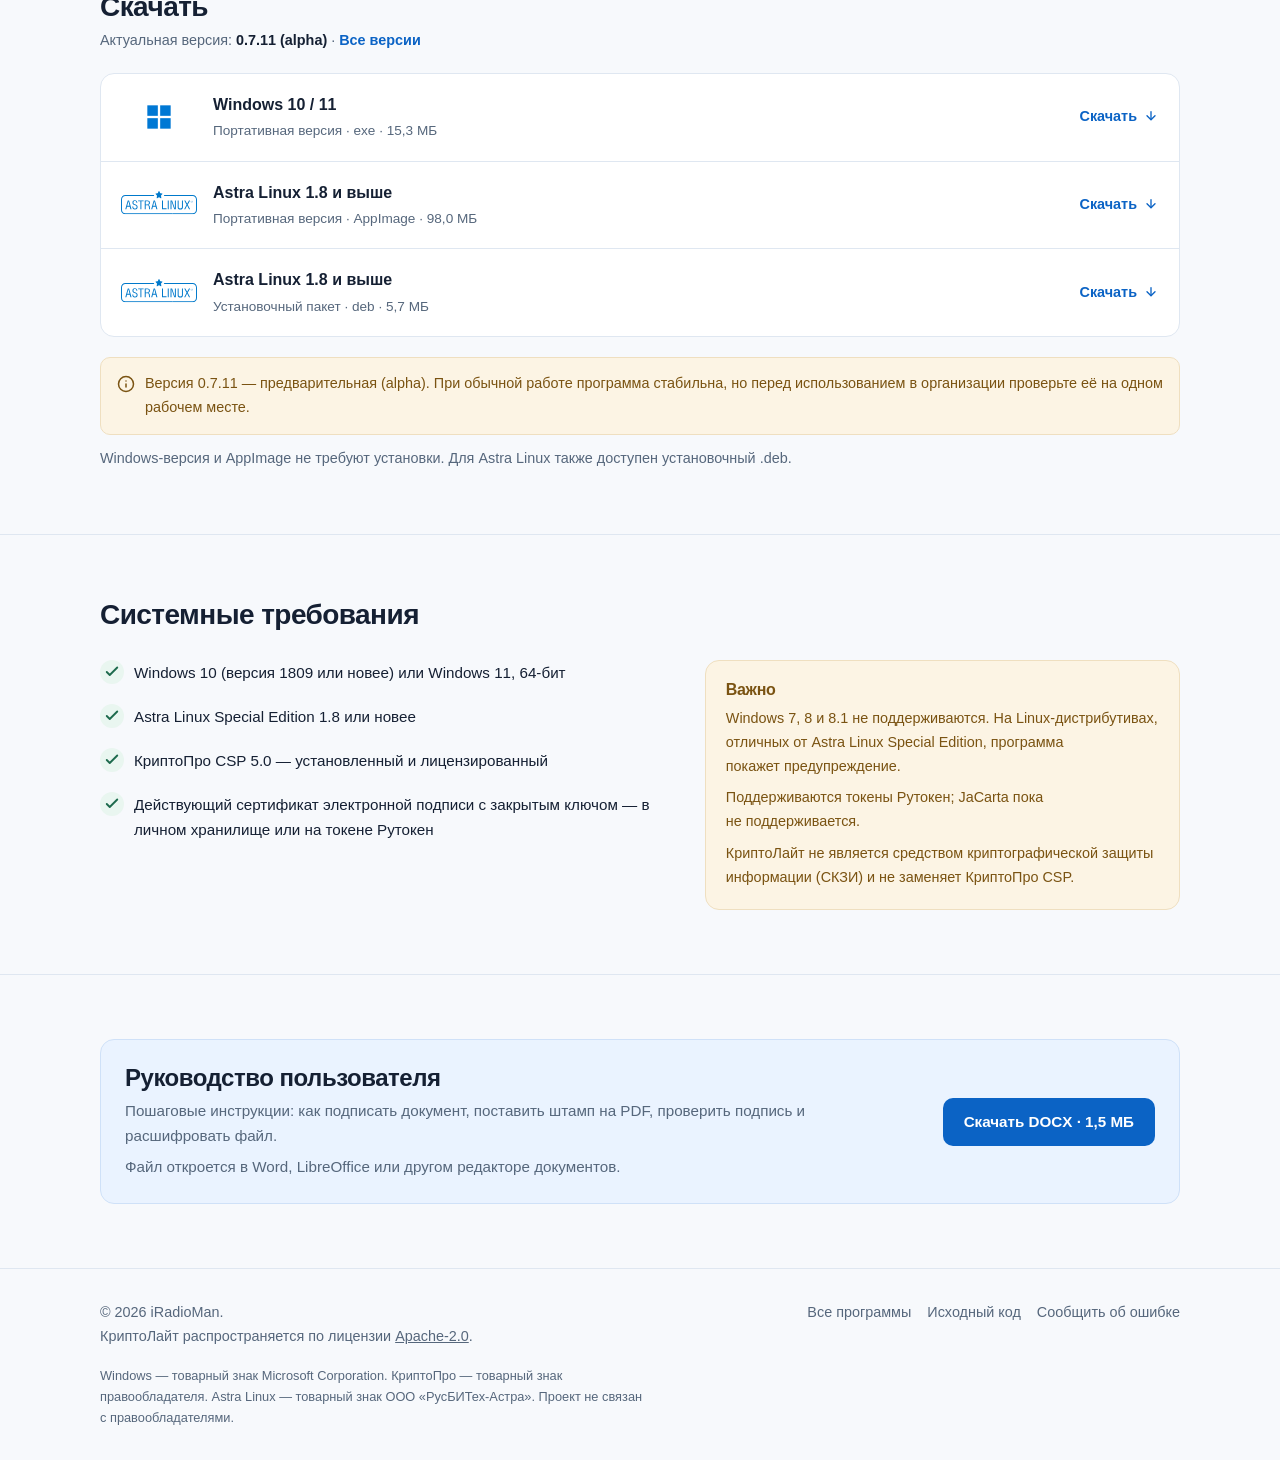
==== commit b18ee523: "Update CryptoLite page" ====
--- a/cryptolite/index.html
+++ b/cryptolite/index.html
@@ -46,15 +46,15 @@
             <div class="product-lockup">
               <img src="../assets/img/cryptolite-logo.png" alt="" width="72" height="72">
               <div>
-                <p class="eyebrow">Электронная подпись для офиса</p>
+                <p class="eyebrow">Электронная подпись - это просто</p>
                 <h1>КриптоЛайт</h1>
               </div>
             </div>
-            <blockquote class="slogan">«Зачем платить за сложные программы, если есть КриптоЛайт? Скачал — запустил — подписал — и в ус не дунешь! Даже устанавливать не обязательно»</blockquote>
+            <blockquote class="slogan">«Зачем платить за сложные программы, если есть КриптоЛайт? Скачал — запустил — подписал — и в ус не дуешь! Даже устанавливать не обязательно»</blockquote>
             <p class="lead">Подпишите договор, проверьте подпись контрагента или зашифруйте файл — с вашим сертификатом и КриптоПро CSP. Без сложных настроек.</p>
             <div class="hero-actions">
               <a class="btn btn-primary" href="#download">Скачать</a>
-              <a class="btn btn-secondary" href="../assets/docs/cryptolite-user-guide.docx" download="КриптоЛайт_руководство_пользователя.docx" type="application/vnd.openxmlformats-officedocument.wordprocessingml.document">Руководство пользователя</a>
+              <a class="btn btn-secondary" href="https://github.com/iRadioMan/CryptoLite/raw/refs/heads/main/docs/cryptolite-user-guide.docx" download="cryptolite-user-guide.docx" type="application/vnd.openxmlformats-officedocument.wordprocessingml.document">Руководство пользователя</a>
             </div>
             <ul class="trust-list">
               <li><svg viewBox="0 0 24 24" width="14" height="14" fill="none" stroke="currentColor" stroke-width="2.5" stroke-linecap="round" stroke-linejoin="round" aria-hidden="true"><path d="m5 12 4 4L19 6"/></svg>Бесплатно · Apache-2.0</li>
@@ -161,7 +161,7 @@
       <div class="container">
         <div class="download-head">
           <div>
-            <h2>Скачать КриптоЛайт</h2>
+            <h2>Скачать</h2>
             <p class="version">Актуальная версия: <strong data-release-version>0.7.11 (alpha)</strong> · <a href="https://github.com/iRadioMan/CryptoLite/releases" target="_blank" rel="noopener noreferrer">Все версии</a></p>
           </div>
         </div>
@@ -176,8 +176,8 @@
               </svg>
             </span>
             <span class="download-copy">
-              <span class="download-title">Windows</span>
-              <span class="download-meta">Портативная версия · .exe · <span data-size="exe">15,3 МБ</span></span>
+              <span class="download-title">Windows 10 / 11</span>
+              <span class="download-meta">Портативная версия · exe · <span data-size="exe">15,3 МБ</span></span>
             </span>
             <span class="download-action">Скачать
               <svg viewBox="0 0 24 24" width="16" height="16" fill="none" stroke="currentColor" stroke-width="2" stroke-linecap="round" stroke-linejoin="round" aria-hidden="true"><path d="M12 4v12"/><path d="m6 10 6 6 6-6"/></svg>
@@ -189,8 +189,8 @@
               <img src="../assets/img/astra-linux.svg" width="132" height="48" alt="" aria-hidden="true">
             </span>
             <span class="download-copy">
-              <span class="download-title">Astra Linux</span>
-              <span class="download-meta">Портативная версия · .AppImage · <span data-size="appimage">98,0 МБ</span></span>
+              <span class="download-title">Astra Linux 1.8 и выше</span>
+              <span class="download-meta">Портативная версия · AppImage · <span data-size="appimage">98,0 МБ</span></span>
             </span>
             <span class="download-action">Скачать
               <svg viewBox="0 0 24 24" width="16" height="16" fill="none" stroke="currentColor" stroke-width="2" stroke-linecap="round" stroke-linejoin="round" aria-hidden="true"><path d="M12 4v12"/><path d="m6 10 6 6 6-6"/></svg>
@@ -202,8 +202,8 @@
               <img src="../assets/img/astra-linux.svg" width="132" height="48" alt="" aria-hidden="true">
             </span>
             <span class="download-copy">
-              <span class="download-title">Astra Linux</span>
-              <span class="download-meta">Установочный пакет · .deb · <span data-size="deb">5,7 МБ</span></span>
+              <span class="download-title">Astra Linux 1.8 и выше</span>
+              <span class="download-meta">Установочный пакет · deb · <span data-size="deb">5,7 МБ</span></span>
             </span>
             <span class="download-action">Скачать
               <svg viewBox="0 0 24 24" width="16" height="16" fill="none" stroke="currentColor" stroke-width="2" stroke-linecap="round" stroke-linejoin="round" aria-hidden="true"><path d="M12 4v12"/><path d="m6 10 6 6 6-6"/></svg>
@@ -236,10 +236,6 @@
             <li>
               <svg viewBox="0 0 24 24" width="14" height="14" fill="none" stroke="currentColor" stroke-width="2.5" stroke-linecap="round" stroke-linejoin="round" aria-hidden="true"><path d="m5 12 4 4L19 6"/></svg>
               <span>КриптоПро CSP 5.0 — установленный и лицензированный</span>
-            </li>
-            <li>
-              <svg viewBox="0 0 24 24" width="14" height="14" fill="none" stroke="currentColor" stroke-width="2.5" stroke-linecap="round" stroke-linejoin="round" aria-hidden="true"><path d="m5 12 4 4L19 6"/></svg>
-              <span>Для CAdES-BES и CAdES-T — КриптоПро ЭЦП SDK (CAdESCOM) той же разрядности, что и система</span>
             </li>
             <li>
               <svg viewBox="0 0 24 24" width="14" height="14" fill="none" stroke="currentColor" stroke-width="2.5" stroke-linecap="round" stroke-linejoin="round" aria-hidden="true"><path d="m5 12 4 4L19 6"/></svg>
@@ -264,7 +260,7 @@
             <p>Пошаговые инструкции: как подписать документ, поставить штамп на PDF, проверить подпись и расшифровать файл.</p>
             <p>Файл откроется в Word, LibreOffice или другом редакторе документов.</p>
           </div>
-          <a class="btn btn-primary" href="../assets/docs/cryptolite-user-guide.docx" download="КриптоЛайт_руководство_пользователя.docx" type="application/vnd.openxmlformats-officedocument.wordprocessingml.document">Скачать DOCX · 1,5 МБ</a>
+          <a class="btn btn-primary" href="https://github.com/iRadioMan/CryptoLite/raw/refs/heads/main/docs/cryptolite-user-guide.docx" download="cryptolite-user-guide.docx" type="application/vnd.openxmlformats-officedocument.wordprocessingml.document">Скачать DOCX · 1,5 МБ</a>
         </div>
       </div>
     </section>
--- a/assets/css/site.css
+++ b/assets/css/site.css
@@ -272,7 +272,7 @@
 
 .section-head p {
   margin-top: 10px;
-  max-width: 60ch;
+  /*max-width: 60ch;*/
   color: var(--muted);
 }
 
@@ -561,6 +561,7 @@
   background: var(--warning-soft);
   color: var(--warning);
   font-size: 0.9rem;
+  margin-top: 20px;
 }
 
 .note svg {
@@ -585,7 +586,7 @@
 
 .req-list {
   display: grid;
-  gap: 12px;
+  gap: 19px;
 }
 
 .req-list li {
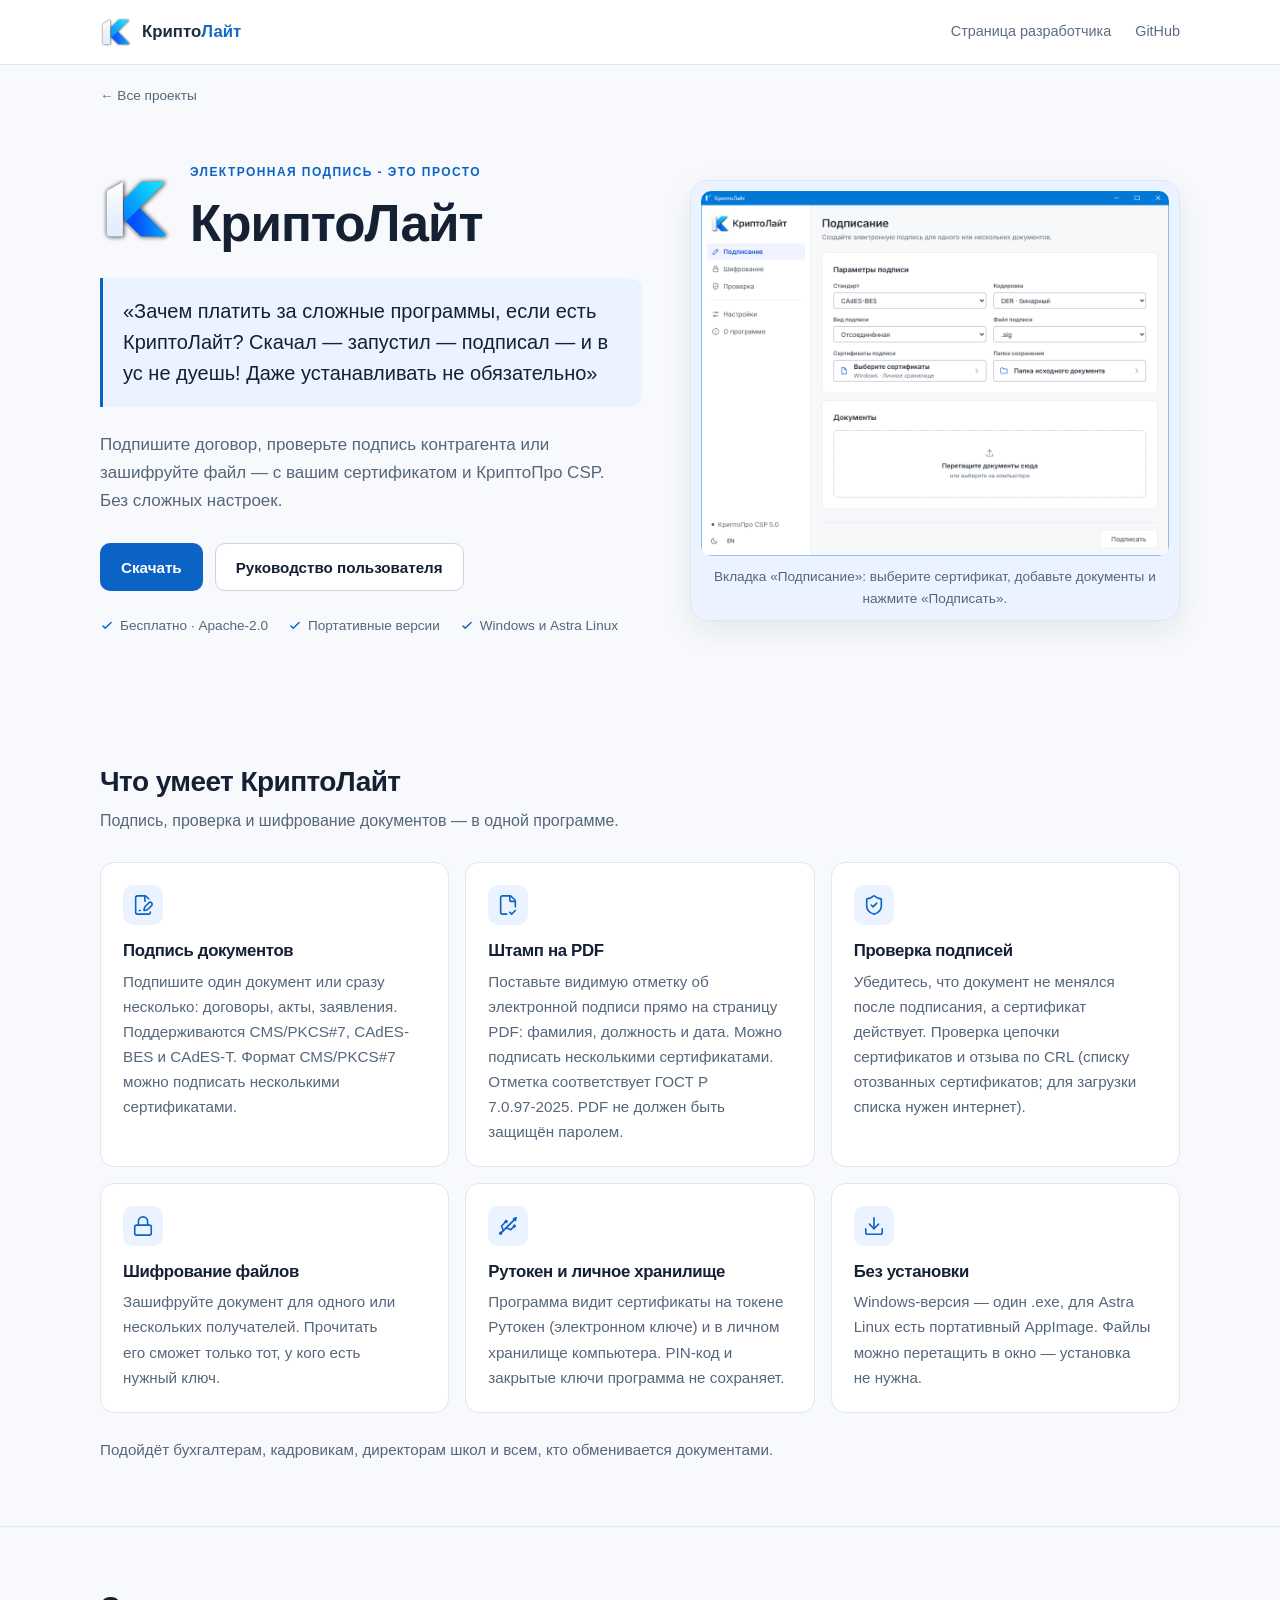
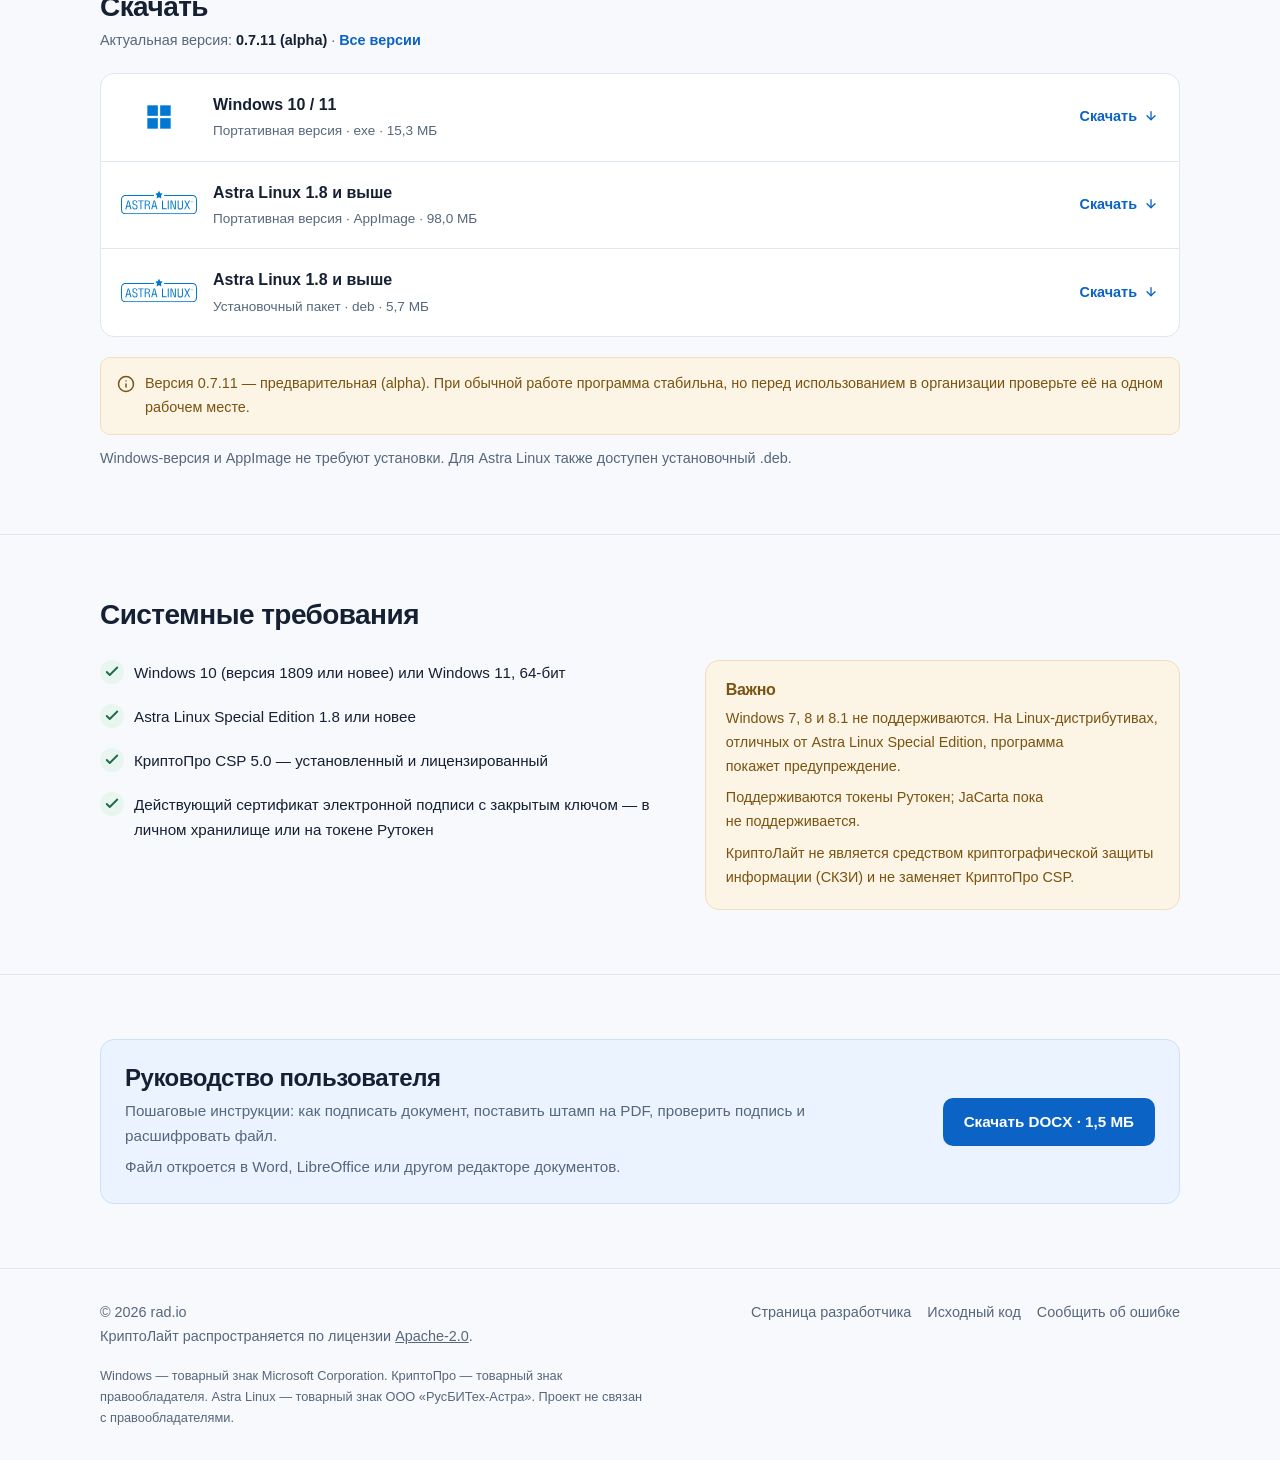
==== commit 675cdf19: "Update CryptoLite page" ====
--- a/cryptolite/index.html
+++ b/cryptolite/index.html
@@ -10,7 +10,7 @@
   <link rel="canonical" href="https://iradioman.github.io/cryptolite/">
   <link rel="icon" href="../assets/img/favicon.png" sizes="32x32" type="image/png">
   <meta property="og:type" content="website">
-  <meta property="og:site_name" content="iRadioMan">
+  <meta property="og:site_name" content="rad.io">
   <meta property="og:title" content="КриптоЛайт — электронная подпись для Windows и Astra Linux">
   <meta property="og:description" content="КриптоЛайт — бесплатная программа для подписания, проверки и шифрования документов с КриптоПро CSP 5.0. Скачать для Windows и Astra Linux, руководство пользователя и системные требования.">
   <meta property="og:url" content="https://iradioman.github.io/cryptolite/">
@@ -28,7 +28,7 @@
         <span class="brand-name">Крипто<span class="brand-accent">Лайт</span></span>
       </a>
       <nav class="site-nav" aria-label="Основная навигация">
-        <a href="../">Все программы</a>
+        <a href="../">Страница разработчика</a>
         <a href="https://github.com/iRadioMan" target="_blank" rel="noopener noreferrer">GitHub</a>
       </nav>
     </div>
@@ -36,7 +36,7 @@
 
   <main id="main">
     <div class="container">
-      <nav class="breadcrumb" aria-label="Хлебные крошки"><a href="../">← Все программы</a></nav>
+      <nav class="breadcrumb" aria-label="Хлебные крошки"><a href="../">← Все проекты</a></nav>
     </div>
 
     <section class="hero">
@@ -54,7 +54,7 @@
             <p class="lead">Подпишите договор, проверьте подпись контрагента или зашифруйте файл — с вашим сертификатом и КриптоПро CSP. Без сложных настроек.</p>
             <div class="hero-actions">
               <a class="btn btn-primary" href="#download">Скачать</a>
-              <a class="btn btn-secondary" href="https://github.com/iRadioMan/CryptoLite/raw/refs/heads/main/docs/cryptolite-user-guide.docx" download="cryptolite-user-guide.docx" type="application/vnd.openxmlformats-officedocument.wordprocessingml.document">Руководство пользователя</a>
+              <a class="btn btn-secondary" href="#guide">Руководство пользователя</a>
             </div>
             <ul class="trust-list">
               <li><svg viewBox="0 0 24 24" width="14" height="14" fill="none" stroke="currentColor" stroke-width="2.5" stroke-linecap="round" stroke-linejoin="round" aria-hidden="true"><path d="m5 12 4 4L19 6"/></svg>Бесплатно · Apache-2.0</li>
@@ -270,11 +270,11 @@
     <div class="container">
       <div class="footer-inner">
         <div>
-          <p class="footer-copy">© 2026 iRadioMan.</p>
+          <p class="footer-copy">© 2026 rad.io</p>
           <p class="footer-copy">КриптоЛайт распространяется по лицензии <a href="https://github.com/iRadioMan/CryptoLite/blob/main/LICENSE" target="_blank" rel="noopener noreferrer">Apache-2.0</a>.</p>
         </div>
         <ul class="footer-links">
-          <li><a href="../">Все программы</a></li>
+          <li><a href="../">Страница разработчика</a></li>
           <li><a href="https://github.com/iRadioMan/CryptoLite" target="_blank" rel="noopener noreferrer">Исходный код</a></li>
           <li><a href="https://github.com/iRadioMan/CryptoLite/issues" target="_blank" rel="noopener noreferrer">Сообщить об ошибке</a></li>
         </ul>
--- a/assets/css/site.css
+++ b/assets/css/site.css
@@ -117,6 +117,7 @@
   z-index: 10;
   background: #fff;
   border-bottom: 1px solid var(--border);
+  opacity: 95%;
 }
 
 .header-inner {
@@ -150,6 +151,10 @@
   letter-spacing: 0;
 }
 
+.brand-mark img {
+  border-radius: 5px;
+}
+
 .brand-logo {
   flex: none;
   width: 32px;
@@ -739,7 +744,7 @@
 
 .about-card p {
   margin-top: 10px;
-  max-width: 60ch;
+  max-width: 100ch;
   color: var(--muted);
 }
 
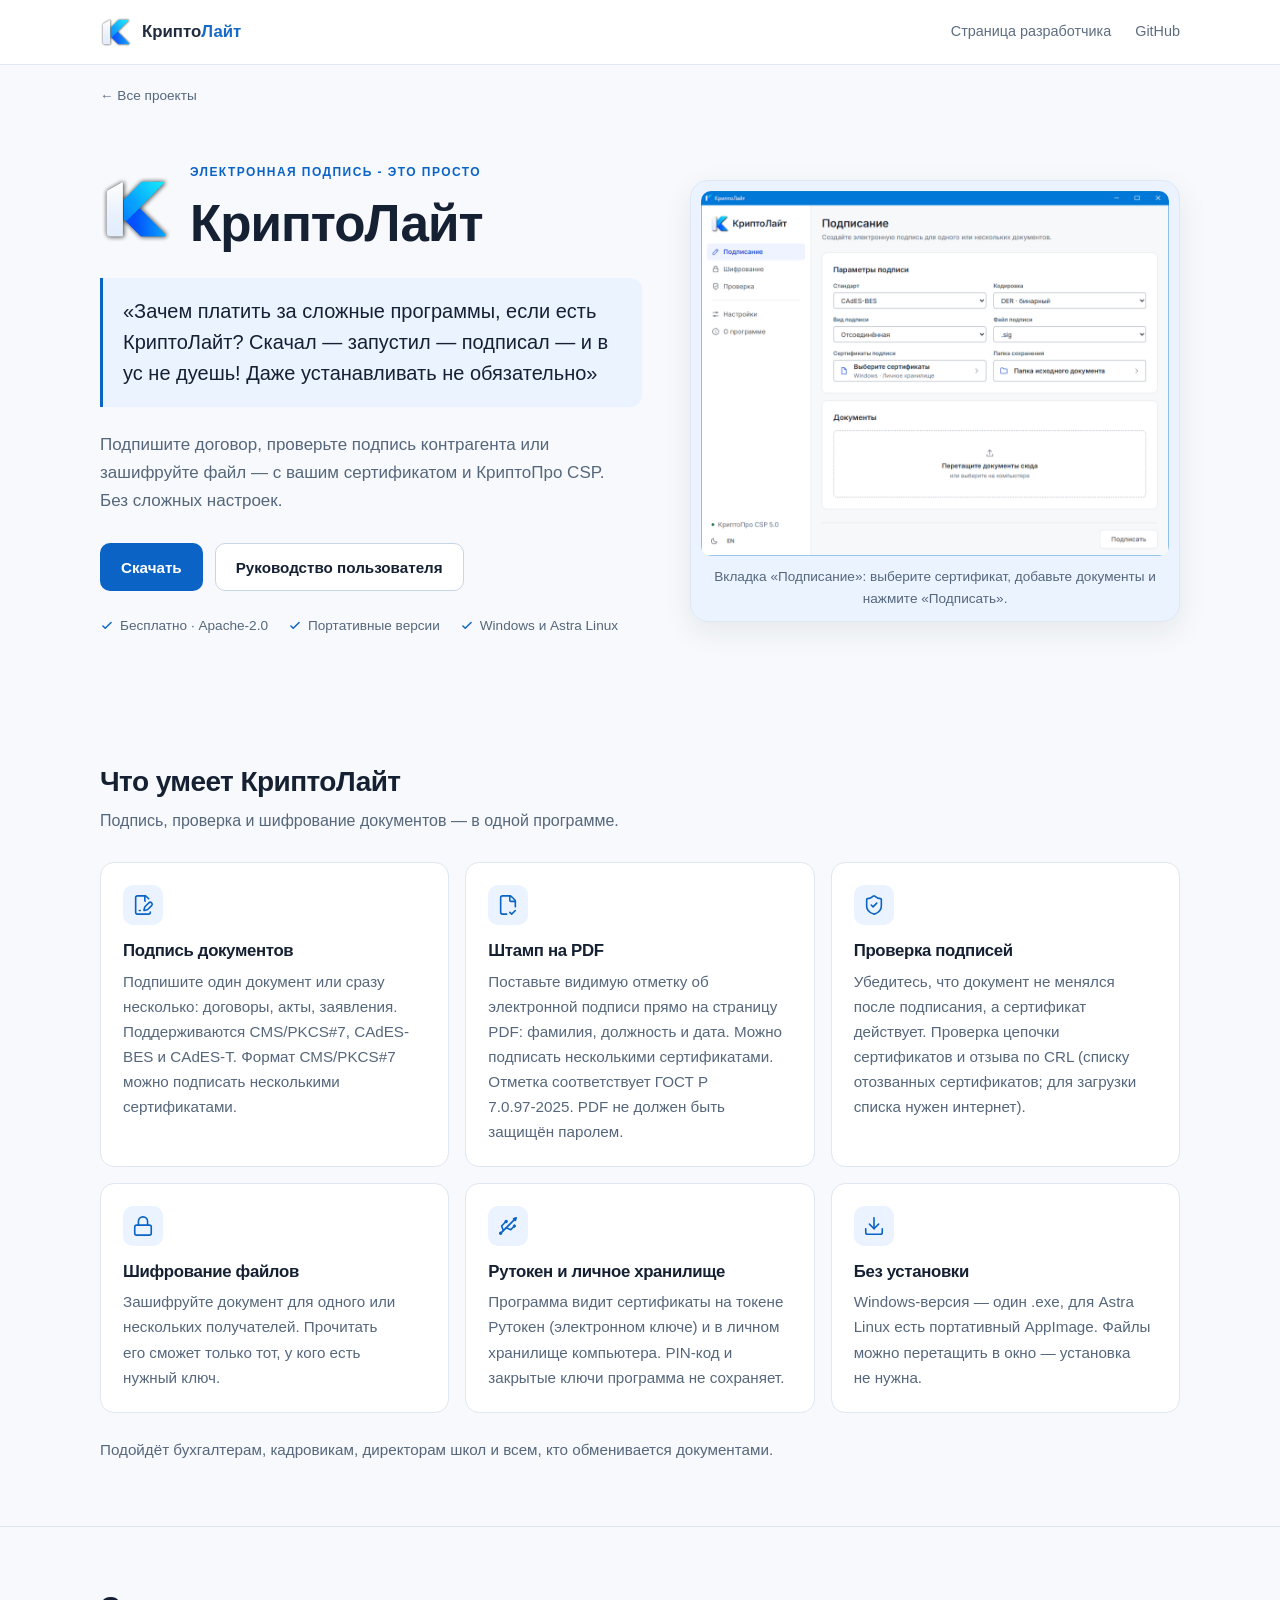
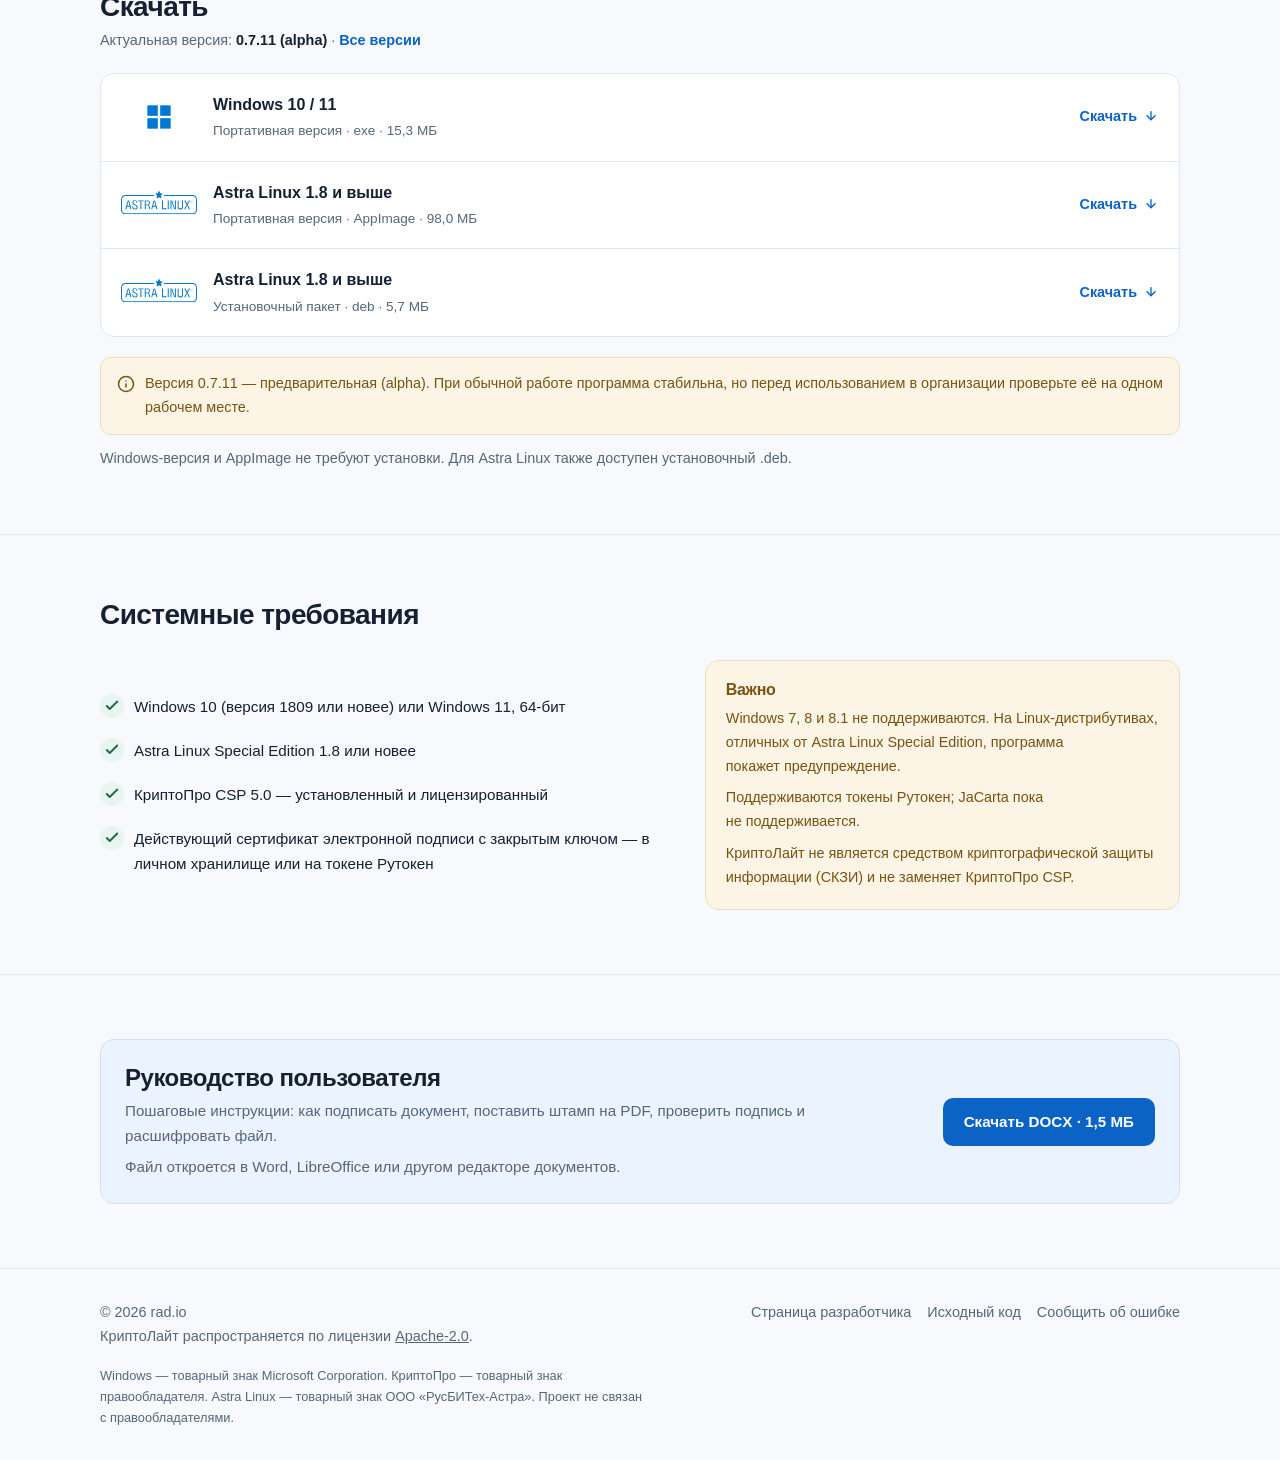
==== commit ff8e4d9f: "Add effects" ====
--- a/cryptolite/index.html
+++ b/cryptolite/index.html
@@ -283,6 +283,7 @@
     </div>
   </footer>
 
+  <script src="../assets/js/effects.js" defer></script>
   <script src="../assets/js/release.js" defer></script>
 </body>
 </html>
--- a/assets/css/site.css
+++ b/assets/css/site.css
@@ -269,8 +269,7 @@
   margin-bottom: 28px;
 }
 
-.section h2,
-.about-card h2 {
+.section h2 {
   font-size: clamp(1.5rem, 2.5vw, 1.75rem);
   font-weight: 700;
 }
@@ -289,6 +288,12 @@
   font-size: 0.75rem;
   font-weight: 600;
   white-space: nowrap;
+  margin-top: 4px;
+}
+
+.badge--wip {
+  background: var(--warning-soft);
+  color: var(--warning);
 }
 
 .tag-list {
@@ -309,18 +314,210 @@
 
 /* Hero */
 
+/* Home hero */
+
+.page-home .site-header {
+  background: rgba(255, 255, 255, .82);
+  backdrop-filter: blur(14px);
+}
+
+.page-home .section {
+  padding: 88px 0;
+}
+
 .hero--home {
-  padding: 80px 0 72px;
-}
-
-.hero--home h1 {
-  font-size: clamp(2.75rem, 6vw, 4rem);
-}
-
-.hero--home .lead {
-  max-width: 56ch;
-  margin-top: 14px;
-  font-size: 1.125rem;
+  position: relative;
+  isolation: isolate;
+  overflow: hidden;
+  padding: 64px 0 56px;
+}
+
+.hero--home::after {
+  content: "";
+  position: absolute;
+  right: 0;
+  bottom: 0;
+  left: 0;
+  z-index: 0;
+  height: 96px;
+  background: linear-gradient(to bottom, rgba(247, 249, 252, 0), var(--bg));
+  pointer-events: none;
+}
+
+.hero-bg {
+  position: absolute;
+  inset: 0;
+  z-index: 0;
+  pointer-events: none;
+}
+
+.hero-grid-lines {
+  position: absolute;
+  inset: -10% 0;
+  background-image:
+    linear-gradient(to right, rgba(21, 32, 51, .045) 1px, transparent 1px),
+    linear-gradient(to bottom, rgba(21, 32, 51, .045) 1px, transparent 1px);
+  background-size: 48px 48px;
+  -webkit-mask-image: radial-gradient(ellipse 70% 60% at 50% 40%, #000 20%, transparent 75%);
+  mask-image: radial-gradient(ellipse 70% 60% at 50% 40%, #000 20%, transparent 75%);
+}
+
+.hero-orb {
+  position: absolute;
+  border-radius: 50%;
+  filter: blur(20px);
+  opacity: .85;
+  will-change: transform;
+}
+
+.hero-orb--blue {
+  top: -160px;
+  left: -120px;
+  width: 520px;
+  height: 520px;
+  background: radial-gradient(circle at 40% 40%, rgba(11, 99, 197, .20), rgba(11, 99, 197, 0) 68%);
+}
+
+.hero-orb--teal {
+  right: -140px;
+  bottom: -220px;
+  width: 560px;
+  height: 560px;
+  background: radial-gradient(circle at 60% 40%, rgba(32, 178, 170, .16), rgba(32, 178, 170, 0) 70%);
+}
+
+.hero-home-grid {
+  position: relative;
+  z-index: 1;
+  display: grid;
+  grid-template-columns: minmax(0, 1.1fr) minmax(0, .9fr);
+  align-items: center;
+  gap: 56px;
+}
+
+.hero-home-copy h1 {
+  max-width: 14ch;
+  font-size: clamp(2.7rem, 4.8vw, 4rem);
+  line-height: 1.02;
+  letter-spacing: -.035em;
+}
+
+.hero-home-copy .eyebrow {
+  margin-bottom: 16px;
+}
+
+.hero-home-copy .lead {
+  max-width: 54ch;
+  margin-top: 20px;
+  font-size: 1.1rem;
+}
+
+.hero-facts {
+  display: flex;
+  flex-wrap: wrap;
+  gap: 28px;
+  margin-top: 34px;
+  padding-top: 26px;
+  border-top: 1px solid var(--border);
+}
+
+.hero-facts li {
+  display: flex;
+  flex-direction: column;
+  gap: 2px;
+}
+
+.hero-facts strong {
+  font-size: 1.15rem;
+  font-weight: 700;
+  letter-spacing: -.02em;
+}
+
+.hero-facts span {
+  font-size: .8rem;
+  color: var(--muted);
+}
+
+.hero-visual {
+  position: relative;
+  display: grid;
+  place-items: center;
+  min-height: 400px;
+}
+
+.hero-visual-ring {
+  position: absolute;
+  width: 360px;
+  height: 360px;
+  border: 1px dashed var(--border-strong);
+  border-radius: 50%;
+}
+
+.hero-mark {
+  position: relative;
+  width: 260px;
+  aspect-ratio: 1;
+  overflow: hidden;
+  border-radius: 36px;
+  background: #0A0F2C;
+  box-shadow: 0 30px 80px rgba(11, 99, 197, .18), 0 12px 30px rgba(21, 32, 51, .16);
+  will-change: transform;
+}
+
+.hero-mark img {
+  width: 100%;
+  height: 100%;
+  object-fit: cover;
+}
+
+.float-chip {
+  --orbit-angle: 0deg;
+  --orbit-radius: clamp(125px, calc(13.7vw + 4px), 190px);
+  position: absolute;
+  top: 50%;
+  left: 50%;
+  display: inline-flex;
+  align-items: center;
+  gap: 7px;
+  padding: 9px 13px;
+  border: 1px solid rgba(200, 213, 228, .9);
+  border-radius: 999px;
+  background: rgba(255, 255, 255, .88);
+  box-shadow: 0 8px 24px rgba(21, 32, 51, .08);
+  color: var(--ink);
+  font-size: .8rem;
+  font-weight: 600;
+  white-space: nowrap;
+  pointer-events: none;
+  backdrop-filter: blur(10px);
+  transform: translate(-50%, -50%) rotate(var(--orbit-angle)) translateX(var(--orbit-radius)) rotate(calc(-1 * var(--orbit-angle)));
+  animation: float-chip-orbit 56s linear infinite;
+  will-change: transform;
+}
+
+.float-chip svg {
+  color: var(--accent);
+}
+
+.float-chip--one {
+  --orbit-angle: -90deg;
+}
+
+.float-chip--two {
+  --orbit-angle: 30deg;
+}
+
+.float-chip--three {
+  --orbit-angle: 150deg;
+}
+
+@keyframes float-chip-orbit {
+  from {
+    transform: translate(-50%, -50%) rotate(var(--orbit-angle)) translateX(var(--orbit-radius)) rotate(calc(-1 * var(--orbit-angle)));
+  }
+  to {
+    transform: translate(-50%, -50%) rotate(calc(var(--orbit-angle) + 360deg)) translateX(var(--orbit-radius)) rotate(calc(-1 * (var(--orbit-angle) + 360deg)));
+  }
 }
 
 .hero .lead {
@@ -398,6 +595,22 @@
   box-shadow: var(--shadow);
 }
 
+.shot--interactive {
+  cursor: zoom-in;
+  transform: perspective(1000px) rotateX(var(--shot-rx, 0deg)) rotateY(var(--shot-ry, 0deg));
+  transform-style: preserve-3d;
+  transition: box-shadow .2s ease-out;
+  will-change: transform;
+}
+
+.shot--interactive.is-returning {
+  transition: transform .22s ease-out, box-shadow .2s ease-out;
+}
+
+.shot--interactive:hover {
+  box-shadow: 0 22px 60px rgba(21, 32, 51, .16);
+}
+
 .shot img {
   width: 100%;
   border-radius: 10px;
@@ -408,6 +621,99 @@
   font-size: 0.85rem;
   color: var(--muted);
   text-align: center;
+}
+
+.shot--logo {
+  background: #0B1435;
+  border-color: #1E2B55;
+}
+
+.shot--logo figcaption {
+  color: #B9C6E8;
+}
+
+/* Screenshot lightbox */
+
+.shot-lightbox {
+  width: fit-content;
+  max-width: min(96vw, 1180px);
+  max-height: 92vh;
+  padding: 0;
+  border: 1px solid var(--border);
+  border-radius: 20px;
+  background: var(--surface);
+  box-shadow: 0 40px 120px rgba(9, 16, 32, .35);
+  overflow: hidden;
+}
+
+.shot-lightbox[open] {
+  animation: shot-lightbox-in .18s ease-out;
+}
+
+.shot-lightbox::backdrop {
+  background: rgba(9, 16, 32, .68);
+  backdrop-filter: blur(4px);
+}
+
+.shot-lightbox__figure {
+  display: flex;
+  flex-direction: column;
+  max-height: 92vh;
+  margin: 0;
+}
+
+.shot-lightbox__figure img {
+  width: auto;
+  max-width: 100%;
+  max-height: calc(92vh - 64px);
+  margin: 0 auto;
+  object-fit: contain;
+}
+
+.shot-lightbox__figure figcaption {
+  padding: 14px 20px 16px;
+  font-size: .9rem;
+  color: var(--muted);
+  text-align: center;
+}
+
+.shot-lightbox__close {
+  position: absolute;
+  top: 10px;
+  right: 10px;
+  z-index: 1;
+  display: grid;
+  place-items: center;
+  width: 40px;
+  height: 40px;
+  padding: 0;
+  border: 0;
+  border-radius: 50%;
+  background: rgba(15, 23, 42, .68);
+  color: #fff;
+  cursor: pointer;
+  transition: background-color .15s;
+}
+
+.shot-lightbox__close:hover {
+  background: rgba(15, 23, 42, .9);
+}
+
+.shot-lightbox__close svg {
+  display: block;
+}
+
+html.shot-lightbox-open {
+  overflow: hidden;
+}
+
+@keyframes shot-lightbox-in {
+  from {
+    opacity: 0;
+  }
+  to {
+    opacity: 1;
+  }
 }
 
 .breadcrumb {
@@ -514,6 +820,14 @@
 
 .download-row:hover {
   background: var(--surface-blue);
+}
+
+.arch-list .download-row:hover {
+  background: transparent;
+}
+
+.arch-list .download-action {
+  color: var(--muted);
 }
 
 .os-logo {
@@ -580,13 +894,65 @@
   color: var(--muted);
 }
 
+/* Quick start */
+
+.start-grid {
+  display: grid;
+  grid-template-columns: repeat(2, minmax(0, 1fr));
+  gap: 16px;
+}
+
+.code-card {
+  min-width: 0;
+  padding: 22px;
+  border: 1px solid var(--border);
+  border-radius: 14px;
+  background: #fff;
+}
+
+.code-card h3 {
+  font-size: 1.05rem;
+  font-weight: 700;
+}
+
+.code-card p {
+  margin-top: 8px;
+  font-size: 0.95rem;
+  color: var(--muted);
+}
+
+.code-card pre {
+  margin: 14px 0 0;
+  padding: 14px 16px;
+  overflow-x: auto;
+  border: 1px solid var(--border);
+  border-radius: 10px;
+  background: var(--surface-soft);
+  font-size: 0.875rem;
+  line-height: 1.6;
+}
+
+code {
+  font-family: ui-monospace, SFMono-Regular, "Cascadia Mono", Consolas, monospace;
+  font-size: 0.9em;
+}
+
+.code-card p code,
+.download-help code,
+.req-list code {
+  padding: 1px 5px;
+  border-radius: 5px;
+  background: var(--surface-soft);
+  font-size: 0.85em;
+}
+
 /* Requirements */
 
 .requirements-grid {
   display: grid;
   grid-template-columns: 1.1fr .9fr;
   gap: 24px;
-  align-items: start;
+  align-items: center;
 }
 
 .req-list {
@@ -631,6 +997,67 @@
   color: var(--warning);
 }
 
+/* Status table */
+
+.table-wrap {
+  overflow-x: auto;
+}
+
+.status-table {
+  width: 100%;
+  border-collapse: separate;
+  border-spacing: 0;
+  overflow: hidden;
+  border: 1px solid var(--border);
+  border-radius: 14px;
+  background: #fff;
+  font-size: 0.95rem;
+}
+
+.status-table th,
+.status-table td {
+  padding: 12px 16px;
+  border-bottom: 1px solid var(--border);
+  text-align: left;
+  vertical-align: top;
+}
+
+.status-table thead th {
+  background: var(--surface-soft);
+  color: var(--muted);
+  font-size: 0.75rem;
+  font-weight: 600;
+  letter-spacing: .08em;
+  text-transform: uppercase;
+}
+
+.status-table tbody tr:last-child td {
+  border-bottom: 0;
+}
+
+.status-table td:first-child {
+  width: 72px;
+  color: var(--muted);
+  font-weight: 600;
+  white-space: nowrap;
+}
+
+.status-pill {
+  display: inline-block;
+  padding: 2px 8px;
+  border-radius: 6px;
+  background: var(--success-soft);
+  color: var(--success);
+  font-size: 0.75rem;
+  font-weight: 600;
+  white-space: nowrap;
+}
+
+.status-pill--wip {
+  background: var(--warning-soft);
+  color: var(--warning);
+}
+
 /* Guide */
 
 .guide-card {
@@ -659,97 +1086,269 @@
   flex: none;
 }
 
-/* Program list */
+/* Projects */
+
+.section-head--split {
+  display: flex;
+  align-items: end;
+  justify-content: space-between;
+  gap: 24px;
+  max-width: none;
+}
+
+.section-head--split > p {
+  max-width: 48ch;
+  margin-top: 0;
+  text-align: right;
+}
 
 .program-list {
   display: grid;
+  grid-template-columns: repeat(auto-fit, minmax(280px, 1fr));
   gap: 16px;
 }
 
 .program-card {
-  display: flex;
-  align-items: center;
-  gap: 20px;
+  position: relative;
+  display: flex;
+  flex-direction: column;
+  align-items: flex-start;
+  height: 100%;
+  padding: 26px;
+  overflow: hidden;
+  border: 1px solid var(--border);
+  border-radius: 20px;
+  background: #fff;
+  text-decoration: none;
+  box-shadow: 0 1px 2px rgba(21, 32, 51, .03);
+  transition: transform .2s, border-color .2s, box-shadow .2s;
+}
+
+.program-card::before {
+  content: "";
+  position: absolute;
+  inset: 0 0 auto;
+  height: 3px;
+  background: linear-gradient(90deg, var(--accent), #20B2AA);
+  opacity: 0;
+  transition: opacity .2s;
+}
+
+.program-card:hover {
+  transform: translateY(-4px);
+  border-color: var(--accent);
+  box-shadow: 0 18px 40px rgba(21, 32, 51, .10);
+}
+
+.program-card:hover::before {
+  opacity: 1;
+}
+
+.program-index {
+  position: absolute;
+  top: 22px;
+  right: 24px;
+  color: var(--muted);
+  font-size: .72rem;
+  font-weight: 600;
+  letter-spacing: .08em;
+}
+
+.program-card > img {
+  width: 56px;
+  height: 56px;
+  border-radius: 14px;
+}
+
+.program-body {
+  display: flex;
+  flex-direction: column;
+  flex: 1;
+  width: 100%;
+  min-width: 0;
+}
+
+.program-title-row {
+  display: flex;
+  flex-wrap: wrap;
+  align-items: center;
+  gap: 10px;
+  margin-top: 18px;
+}
+
+.program-title-row h3 {
+  font-size: 1.2rem;
+  font-weight: 700;
+}
+
+.program-body p {
+  margin-top: 10px;
+  font-size: .93rem;
+  color: var(--muted);
+}
+
+.program-link {
+  display: inline-flex;
+  align-items: center;
+  gap: 6px;
+  margin-top: auto;
+  padding-top: 18px;
+  color: var(--accent);
+  font-size: .9rem;
+  font-weight: 600;
+}
+
+.program-arrow {
+  transition: transform .15s;
+}
+
+.program-card:hover .program-arrow {
+  transform: translateX(3px);
+}
+
+/* About */
+
+.about-section {
+  position: relative;
+  overflow: hidden;
+  background: linear-gradient(180deg, var(--bg), #F1F7FD 55%, var(--bg));
+}
+
+.about-bg {
+  position: absolute;
+  inset: 0;
+  z-index: 0;
+  pointer-events: none;
+}
+
+.about-orb {
+  position: absolute;
+  top: 8%;
+  right: -12%;
+  width: 620px;
+  height: 620px;
+  border-radius: 50%;
+  background: radial-gradient(circle at 50% 50%, rgba(11, 99, 197, .10), transparent 68%);
+  filter: blur(10px);
+  will-change: transform;
+}
+
+.about-section > .container {
+  position: relative;
+  z-index: 1;
+}
+
+.about-intro {
+  display: grid;
+  grid-template-columns: auto minmax(0, 1fr);
+  gap: 24px;
+  padding: 32px;
+  border: 1px solid var(--border);
+  border-radius: 24px;
+  background: rgba(255, 255, 255, .78);
+  box-shadow: 0 20px 50px rgba(21, 32, 51, .06);
+  backdrop-filter: blur(8px);
+}
+
+.about-intro-icon {
+  display: flex;
+  align-items: center;
+  justify-content: center;
+  width: 56px;
+  height: 56px;
+  border-radius: 16px;
+  background: linear-gradient(135deg, var(--surface-blue), #E8F7F5);
+  color: var(--accent);
+}
+
+.about-intro-copy h2 {
+  margin-top: 4px;
+  font-size: clamp(1.5rem, 2.6vw, 2rem);
+  font-weight: 700;
+}
+
+.about-intro-copy p {
+  margin-top: 12px;
+  max-width: 100ch;
+  color: var(--muted);
+}
+
+.about-chips {
+  display: flex;
+  flex-wrap: wrap;
+  gap: 8px;
+  margin-top: 18px;
+}
+
+.about-chips li {
+  padding: 4px 10px;
+  border: 1px solid var(--border);
+  border-radius: 999px;
+  background: var(--surface);
+  color: var(--muted);
+  font-size: .78rem;
+}
+
+.expertise-head {
+  display: flex;
+  flex-wrap: wrap;
+  align-items: end;
+  justify-content: space-between;
+  gap: 12px;
+  margin: 48px 0 20px;
+}
+
+.expertise-head h2 {
+  font-size: 1.35rem;
+  font-weight: 700;
+}
+
+.expertise-head p {
+  color: var(--muted);
+  font-size: .92rem;
+}
+
+.expertise-grid {
+  display: grid;
+  grid-template-columns: repeat(3, minmax(0, 1fr));
+  gap: 16px;
+}
+
+.expertise-card {
+  display: flex;
+  flex-direction: column;
   padding: 24px;
   border: 1px solid var(--border);
-  border-radius: 14px;
+  border-radius: 18px;
   background: #fff;
-  text-decoration: none;
-  transition: border-color .15s, box-shadow .15s;
-}
-
-.program-card:hover {
-  border-color: var(--accent);
-  box-shadow: var(--shadow);
-}
-
-.program-card > img {
-  flex: none;
-  width: 64px;
-  height: 64px;
-  border-radius: 14px;
-}
-
-.program-body {
-  flex: 1;
-  min-width: 0;
-}
-
-.program-title-row {
-  display: flex;
-  flex-wrap: wrap;
-  align-items: center;
-  gap: 10px;
-}
-
-.program-title-row h3 {
-  font-size: 1.15rem;
+  transition: transform .2s, border-color .2s, box-shadow .2s;
+}
+
+.expertise-card:hover {
+  transform: translateY(-3px);
+  border-color: var(--border-strong);
+  box-shadow: 0 14px 32px rgba(21, 32, 51, .08);
+}
+
+.expertise-card .feature-icon {
+  background: linear-gradient(135deg, var(--surface-blue), #E9F8F6);
+}
+
+.expertise-card h3 {
+  margin-top: 16px;
+  font-size: 1.02rem;
   font-weight: 700;
 }
 
-.program-body p {
+.expertise-card p {
   margin-top: 8px;
-  font-size: 0.95rem;
-  color: var(--muted);
-}
-
-.program-link {
-  display: inline-flex;
-  align-items: center;
-  gap: 6px;
-  margin-top: 12px;
-  color: var(--accent);
-  font-size: 0.9rem;
-  font-weight: 600;
-}
-
-.program-arrow {
-  transition: transform .15s;
-}
-
-.program-card:hover .program-arrow {
-  transform: translateX(3px);
-}
-
-.about-card {
-  display: flex;
-  align-items: center;
-  justify-content: space-between;
-  gap: 24px;
-  padding: 28px;
-  border: 1px solid var(--border);
-  border-radius: 14px;
-  background: #fff;
-}
-
-.about-card p {
-  margin-top: 10px;
-  max-width: 100ch;
-  color: var(--muted);
-}
-
-.about-card .btn {
-  flex: none;
+  font-size: .92rem;
+  color: var(--muted);
+}
+
+.expertise-card .tag-list {
+  margin-top: auto;
+  padding-top: 16px;
 }
 
 /* Footer */
@@ -772,6 +1371,7 @@
 
 .footer-links {
   display: flex;
+  flex-wrap: wrap;
   gap: 16px;
   font-size: 0.9rem;
 }
@@ -791,6 +1391,28 @@
     padding: 40px 0 48px;
   }
 
+  .hero-home-grid {
+    grid-template-columns: 1fr;
+    gap: 40px;
+  }
+
+  .hero-home-copy h1 {
+    max-width: 16ch;
+  }
+
+  .hero-visual {
+    min-height: 360px;
+  }
+
+  .section-head--split {
+    flex-direction: column;
+    align-items: flex-start;
+  }
+
+  .section-head--split > p {
+    text-align: left;
+  }
+
   .features-grid {
     grid-template-columns: repeat(2, minmax(0, 1fr));
   }
@@ -798,14 +1420,41 @@
   .requirements-grid {
     grid-template-columns: 1fr;
   }
+
+  .start-grid {
+    grid-template-columns: minmax(0, 1fr);
+  }
+}
+
+@media (min-width: 641px) and (max-width: 911px) {
+  .program-list > li:last-child {
+    grid-column: 1 / -1;
+    justify-self: center;
+    width: calc(50% - 8px);
+  }
+
+  .expertise-grid {
+    grid-template-columns: repeat(2, minmax(0, 1fr));
+  }
 }
 
 @media (max-width: 700px) {
-  .about-card,
   .guide-card {
     flex-direction: column;
     align-items: flex-start;
   }
+
+  .about-intro {
+    grid-template-columns: 1fr;
+    gap: 16px;
+    padding: 24px;
+  }
+
+  .about-intro-icon {
+    width: 48px;
+    height: 48px;
+    border-radius: 14px;
+  }
 }
 
 @media (max-width: 640px) {
@@ -813,36 +1462,80 @@
     padding: 48px 0;
   }
 
+  .page-home .section {
+    padding: 56px 0;
+  }
+
   .hero--home {
-    padding: 56px 0 48px;
+    padding: 48px 0 56px;
+  }
+
+  .hero-visual {
+    display: none;
+  }
+
+  .hero-facts {
+    gap: 20px;
   }
 
   .features-grid {
     grid-template-columns: 1fr;
   }
 
+  .program-list {
+    grid-template-columns: 1fr;
+  }
+
+  .expertise-grid {
+    grid-template-columns: 1fr;
+  }
+
   .site-nav {
     gap: 16px;
   }
 
   .hero-actions .btn {
     width: 100%;
-  }
-
-  .program-card {
-    align-items: flex-start;
-  }
-
-  .program-card > img {
-    width: 48px;
-    height: 48px;
-    border-radius: 12px;
   }
 
   .footer-inner {
     flex-direction: column;
     gap: 12px;
   }
+
+  .status-table thead {
+    display: none;
+  }
+
+  .status-table,
+  .status-table tbody,
+  .status-table tr,
+  .status-table td {
+    display: block;
+    width: 100%;
+  }
+
+  .status-table tr {
+    padding: 12px 16px;
+    border-bottom: 1px solid var(--border);
+  }
+
+  .status-table tbody tr:last-child {
+    border-bottom: 0;
+  }
+
+  .status-table td {
+    padding: 0;
+    border: 0;
+  }
+
+  .status-table td:first-child {
+    width: auto;
+  }
+
+  .status-table td:last-child {
+    margin-top: 6px;
+  }
 }
 
 @media (max-width: 560px) {
@@ -892,8 +1585,8 @@
     width: 100%;
   }
 
-  .hero--home h1 {
-    font-size: 2.1rem;
+  .hero-home-copy h1 {
+    font-size: 2.35rem;
   }
 }
 
